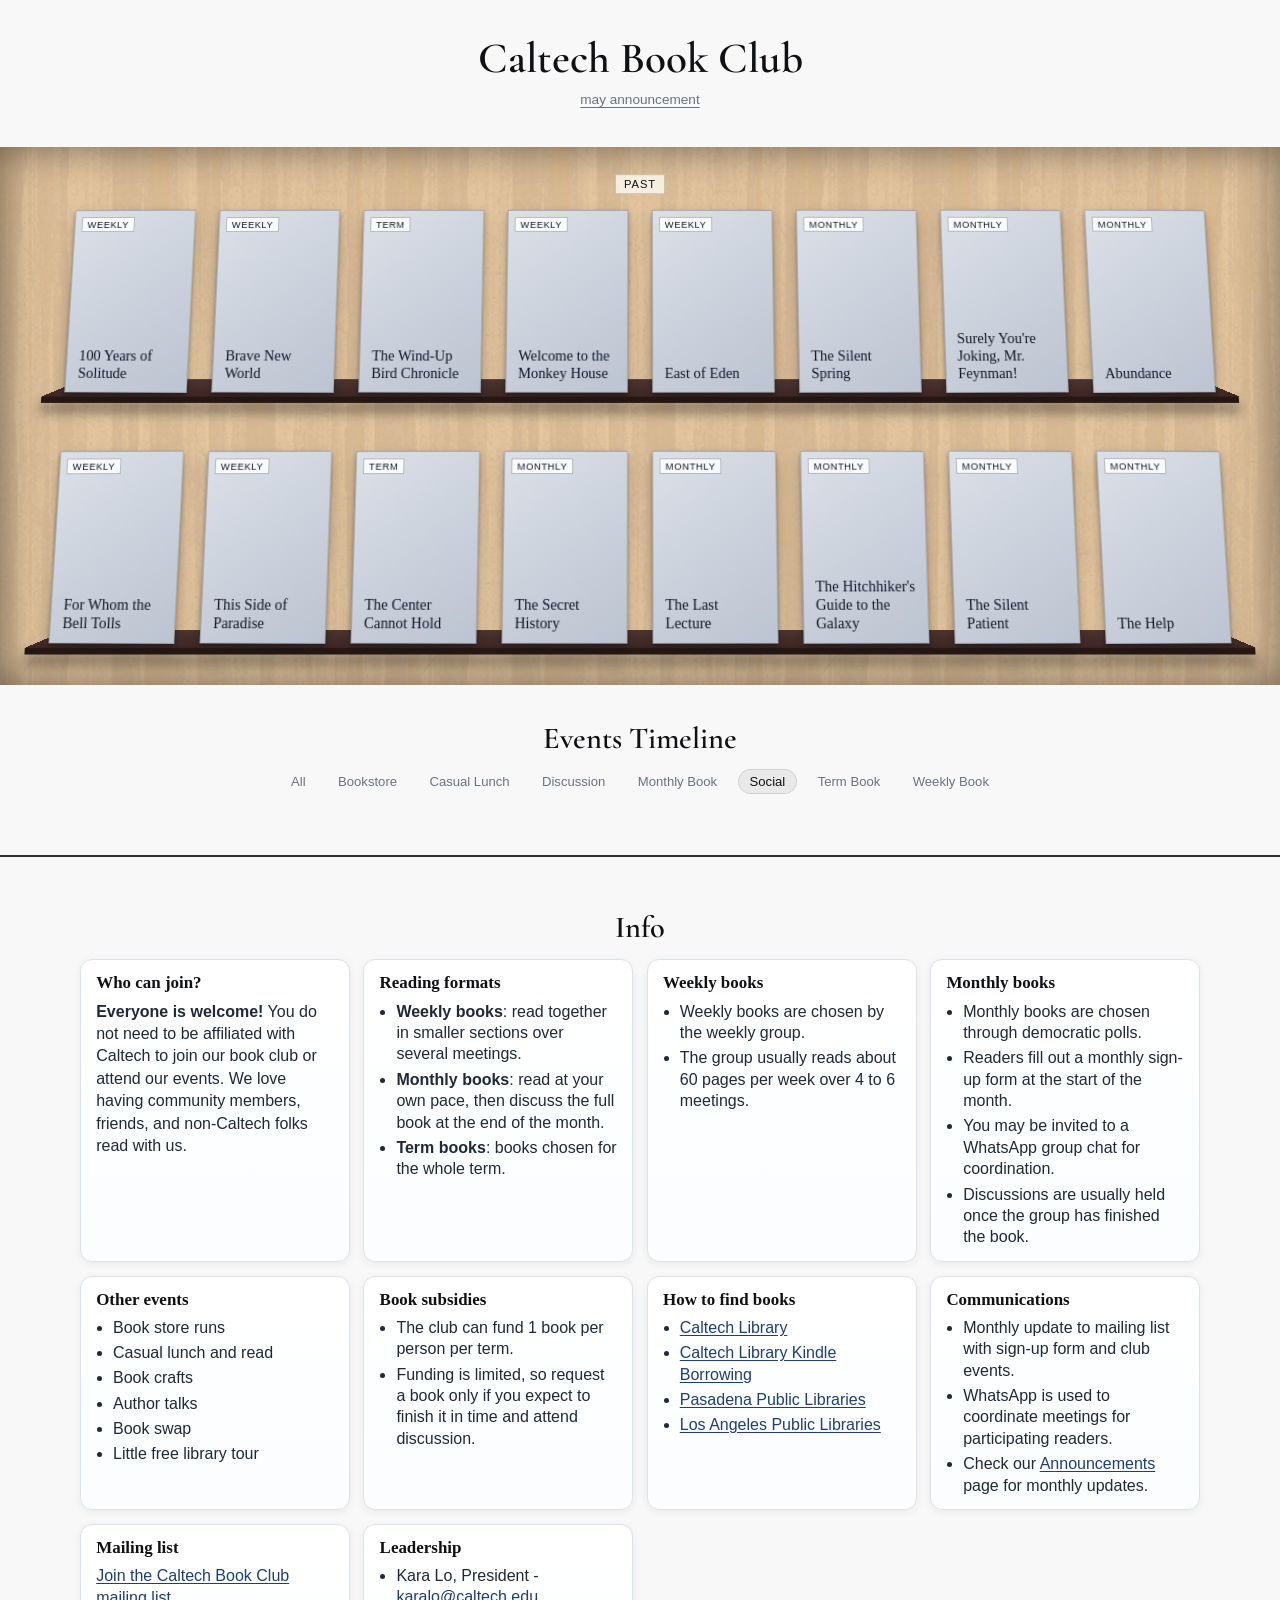
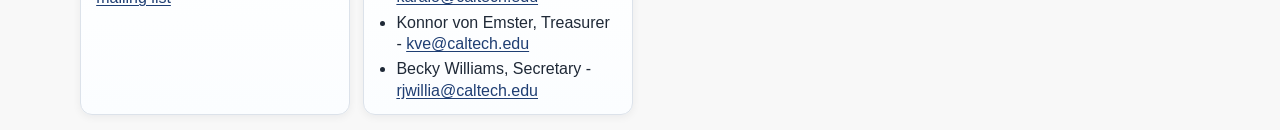
==== index.html @ 19ce135e "Simplify homepage hero copy Co-authored-by: Konnor von Emster <konnorve@users.noreply.github.com>" ====
<!doctype html>
<html lang="en">
<head>
  <meta charset="utf-8">
  <meta name="viewport" content="width=device-width, initial-scale=1">
  <title>Caltech Book Club | Reading Group in Pasadena, CA</title>
  <meta name="description" content="Caltech Book Club is a Pasadena reading group for weekly and monthly book discussions, casual lunches, bookstore outings, and community events.">
  <meta name="robots" content="index, follow">
  <link rel="canonical" href="https://caltech-book-club.pages.dev/">
  <meta property="og:type" content="website">
  <meta property="og:site_name" content="Caltech Book Club">
  <meta property="og:title" content="Caltech Book Club">
  <meta property="og:description" content="Join the Caltech Book Club for weekly and monthly book discussions, casual lunches, bookstore outings, and literary community events in Pasadena.">
  <meta property="og:url" content="https://caltech-book-club.pages.dev/">
  <meta name="twitter:card" content="summary">
  <meta name="twitter:title" content="Caltech Book Club">
  <meta name="twitter:description" content="A Caltech community reading group in Pasadena with book discussions, lunches, outings, and events.">
  <link rel="stylesheet" href="styles.css?v=4">
  <script type="application/ld+json">
  {
    "@context": "https://schema.org",
    "@type": "Organization",
    "name": "Caltech Book Club",
    "url": "https://caltech-book-club.pages.dev/",
    "description": "Caltech Book Club is a Pasadena reading group for weekly and monthly book discussions, casual lunches, bookstore outings, and community events.",
    "areaServed": {
      "@type": "City",
      "name": "Pasadena"
    },
    "affiliation": {
      "@type": "CollegeOrUniversity",
      "name": "California Institute of Technology",
      "alternateName": "Caltech",
      "url": "https://www.caltech.edu/"
    },
    "sameAs": [
      "https://lists.caltech.edu/postorius/lists/book-club.caltech.edu/"
    ]
  }
  </script>
</head>
<body data-page="home" data-header-font="literary">
  <a class="skip-link" href="#main-content">Skip to main content</a>

  <header class="site-header">
    <div class="container hero-simple">
      <h1>Caltech Book Club</h1>
      <p style="text-align: center; margin-top: 0.4rem;">
        <a href="announcements.html" style="font-size: 0.85rem; color: var(--muted); text-decoration: underline; text-underline-offset: 0.2em;">may announcement</a>
      </p>
    </div>
  </header>

  <main id="main-content">
    <section id="books" class="books-section" aria-labelledby="books-title">
      <h2 id="books-title" class="sr-only">Books</h2>
      <div class="bookshelf-shell">
        <div class="bookshelf-viewport" id="bookshelf-viewport" tabindex="0" aria-label="Scrollable two-row bookshelf">
          <div class="bookshelf-backdrop" aria-hidden="true"></div>
          <div class="bookshelf-plane" aria-hidden="true"></div>
          <div class="bookshelf-lip" aria-hidden="true"></div>
          <div class="shelf-track" id="bookshelf-track"></div>
        </div>
      </div>
    </section>

    <section class="timeline-section" aria-labelledby="timeline-title">
      <div class="container">
        <h2 id="timeline-title" class="timeline-title">Events Timeline</h2>
        <div id="timeline-filters" class="timeline-filters"></div>
      </div>
      <div class="timeline-shell">
        <div class="timeline-viewport" id="timeline-viewport" tabindex="0" aria-label="Scrollable event timeline">
          <div class="timeline-track" id="timeline-track"></div>
        </div>
      </div>
    </section>

    <section id="info" class="placeholder-section" aria-labelledby="info-title">
      <div class="container">
        <h2 id="info-title">Info</h2>
        <div class="info-grid">
          <article class="info-card">
            <h3>Who can join?</h3>
            <p><strong>Everyone is welcome!</strong> You do not need to be affiliated with Caltech to join our book club or attend our events. We love having community members, friends, and non-Caltech folks read with us.</p>
          </article>
          <article class="info-card">
            <h3>Reading formats</h3>
            <ul class="info-list">
              <li><strong>Weekly books</strong>: read together in smaller sections over several meetings.</li>
              <li><strong>Monthly books</strong>: read at your own pace, then discuss the full book at the end of the month.</li>
              <li><strong>Term books</strong>: books chosen for the whole term.</li>
            </ul>
          </article>
		  <article class="info-card">
            <h3>Weekly books</h3>
            <ul class="info-list">
              <li>Weekly books are chosen by the weekly group.</li>
              <li>The group usually reads about 60 pages per week over 4 to 6 meetings.</li>
            </ul>
          </article>
          <article class="info-card">
            <h3>Monthly books</h3>
            <ul class="info-list">
              <li>Monthly books are chosen through democratic polls.</li>
              <li>Readers fill out a monthly sign-up form at the start of the month.</li>
              <li>You may be invited to a WhatsApp group chat for coordination.</li>
              <li>Discussions are usually held once the group has finished the book.</li>
            </ul>
          </article>
          <article class="info-card">
            <h3>Other events</h3>
            <ul class="info-list">
			  <li>Book store runs</li>
              <li>Casual lunch and read</li>
              <li>Book crafts</li>
			  <li>Author talks</li>
			  <li>Book swap</li>
			  <li>Little free library tour</li>
            </ul>
          </article>
          <article class="info-card">
            <h3>Book subsidies</h3>
            <ul class="info-list">
              <li>The club can fund 1 book per person per term.</li>
              <li>Funding is limited, so request a book only if you expect to finish it in time and attend discussion.</li>
            </ul>
          </article>
          <article class="info-card">
            <h3>How to find books</h3>
            <ul class="info-list">
              <li><a href="https://www.library.caltech.edu/" target="_blank" rel="noopener">Caltech Library</a></li>
			  <li><a href="https://library.caltech.edu/about/policies/lending#kindles" target="_blank" rel="noopener">Caltech Library Kindle Borrowing</a></li>
              <li><a href="https://www.cityofpasadena.net/library/" target="_blank" rel="noopener">Pasadena Public Libraries</a></li>
			  <li><a href="https://www.lapl.org/" target="_blank" rel="noopener">Los Angeles Public Libraries</a></li>
            </ul>
          </article>
          <article class="info-card">
            <h3>Communications</h3>
            <ul class="info-list">
              <li>Monthly update to mailing list with sign-up form and club events.</li>
              <li>WhatsApp is used to coordinate meetings for participating readers.</li>
              <li>Check our <a href="announcements.html">Announcements</a> page for monthly updates.</li>
            </ul>
          </article>
          <article class="info-card">
            <h3>Mailing list</h3>
            <p><a href="https://lists.caltech.edu/postorius/lists/book-club.caltech.edu/">Join the Caltech Book Club mailing list</a></p>
          </article>
          <article class="info-card">
            <h3>Leadership</h3>
            <ul class="info-list">
              <li>Kara Lo, President - <a href="mailto:karalo@caltech.edu">karalo@caltech.edu</a></li>
              <li>Konnor von Emster, Treasurer - <a href="mailto:kve@caltech.edu">kve@caltech.edu</a></li>
              <li>Becky Williams, Secretary - <a href="mailto:rjwillia@caltech.edu">rjwillia@caltech.edu</a></li>
            </ul>
          </article>
        </div>
      </div>
    </section>
  </main>

  <script src="books-data.js" defer></script>
  <script src="bookshelf.js" defer></script>
</body>
</html>
---- styles.css ----
@import url("https://fonts.googleapis.com/css2?family=Cormorant+Garamond:wght@500;600;700&family=Fraunces:opsz,wght@9..144,500;9..144,650&family=Libre+Baskerville:wght@400;700&display=swap");

:root {
  --bg: #f8f8f8;
  --ink: #101114;
  --line: #d9dde5;
  --panel: #ffffff;
  --muted: #6b7280;
  --ring: 0 0 0 3px rgba(48, 67, 106, 0.35);
  --maple-light-1: #f2e2c5;
  --maple-light-2: #ead6b2;
  --maple-light-3: #dfc59a;
  --section-header-font: "Cormorant Garamond", Georgia, "Times New Roman", serif;
}

*,
*::before,
*::after {
  box-sizing: border-box;
}

html {
  scroll-behavior: smooth;
}

body {
  margin: 0;
  color: var(--ink);
  background: var(--bg);
  font-family: "Avenir Next", "Segoe UI", "Helvetica Neue", Arial, sans-serif;
}

a {
  color: inherit;
}

img {
  display: block;
  max-width: 100%;
}

.container {
  width: min(1120px, calc(100% - 2rem));
  margin: 0 auto;
}

.sr-only {
  position: absolute;
  width: 1px;
  height: 1px;
  padding: 0;
  margin: -1px;
  overflow: hidden;
  clip: rect(0, 0, 0, 0);
  border: 0;
}

.skip-link {
  position: absolute;
  left: 0.75rem;
  top: -3rem;
  background: #fff;
  color: #000;
  padding: 0.5rem 0.75rem;
  border-radius: 0.5rem;
  border: 1px solid var(--line);
  z-index: 1000;
}

.skip-link:focus {
  top: 0.75rem;
}

.site-header {
  padding: 2rem 0 0.6rem;
}

.hero-simple h1 {
  margin: 0;
  text-align: center;
  font-family: var(--section-header-font);
  font-size: clamp(2rem, 4vw, 2.7rem);
  font-weight: 600;
}

.hero-description {
  max-width: 44rem;
  margin: 0.55rem auto 0;
  color: var(--muted);
  text-align: center;
  line-height: 1.6;
}

.section-head h2,
.placeholder-section h2 {
  margin: 0;
  text-align: center;
  font-family: var(--section-header-font);
  font-size: clamp(1.45rem, 2.5vw, 1.9rem);
  font-weight: 600;
}

/* Header font options: literary | classic | modern */
body[data-header-font="literary"] {
  --section-header-font: "Cormorant Garamond", Georgia, "Times New Roman", serif;
}

body[data-header-font="classic"] {
  --section-header-font: "Libre Baskerville", Georgia, "Times New Roman", serif;
}

body[data-header-font="modern"] {
  --section-header-font: "Fraunces", Georgia, "Times New Roman", serif;
}

.books-section {
  padding: 0.8rem 0 0.2rem;
}

.timeline-section {
  padding: 2rem 0 1.15rem;
}

.timeline-title {
  margin: 0 0 0.7rem;
  text-align: center;
  font-family: var(--section-header-font);
  font-size: clamp(1.45rem, 2.5vw, 1.9rem);
  font-weight: 600;
}

.timeline-filters {
  display: flex;
  justify-content: center;
  gap: 0.6rem;
  margin-top: 0.4rem;
  margin-bottom: 1.2rem;
  flex-wrap: wrap;
}

.timeline-filter {
  background: transparent;
  border: 1px solid transparent;
  color: var(--muted);
  font-size: 0.82rem;
  cursor: pointer;
  padding: 0.25rem 0.65rem;
  border-radius: 999px;
  transition: all 0.2s ease;
  font-family: inherit;
}

.timeline-filter:hover,
.timeline-filter:focus-visible {
  color: var(--ink);
  background: rgba(0, 0, 0, 0.04);
}

.timeline-filter.is-active {
  color: var(--ink);
  background: rgba(0, 0, 0, 0.06);
  border-color: rgba(0, 0, 0, 0.1);
}

.timeline-shell {
  width: 100vw;
  margin-left: calc(50% - 50vw);
}

.timeline-viewport {
  overflow-x: auto;
  overflow-y: hidden;
  padding: 0 0 0.2rem;
  scroll-behavior: smooth;
}

.timeline-viewport:focus-visible {
  outline: none;
  box-shadow: var(--ring);
}

.timeline-track {
  position: relative;
  min-width: 100%;
  isolation: isolate;
  transition: height 0.3s ease-out;
}

.timeline-axis {
  position: absolute;
  left: 0;
  right: 0;
  bottom: var(--timeline-bottom, 2rem);
  height: 2px;
  background: rgba(16, 17, 20, 0.85);
  z-index: 0;
  transition: bottom 0.3s ease-out;
}

.timeline-event {
  position: absolute;
  bottom: var(--timeline-bottom, 2rem);
  transition: bottom 0.3s ease-out;
}

.timeline-tick {
  position: absolute;
  left: 0;
  bottom: 0;
  width: 2px;
  height: var(--timeline-tick-height, 30px);
  transform: translateX(-50%);
  background: rgba(16, 17, 20, 0.85);
  z-index: 0;
}

.timeline-event-link {
  position: absolute;
  left: 0;
  bottom: var(--timeline-label-bottom, 40px);
  transform: translateX(-50%);
  display: block;
  width: max-content;
  max-width: 12rem;
  padding: 0.16rem 0.52rem 0.22rem;
  color: #111827;
  text-align: center;
  text-decoration: none;
  text-wrap: balance;
  line-height: 1.15;
  font-family: var(--section-header-font);
  font-size: 1.05rem;
  font-weight: 600;
  z-index: 2;
}

.timeline-event-link::before {
  content: "";
  position: absolute;
  inset: -0.45rem -0.75rem -0.35rem;
  background: radial-gradient(
    ellipse at center,
    rgba(248, 248, 248, 0.98) 0%,
    rgba(248, 248, 248, 0.94) 50%,
    rgba(248, 248, 248, 0.45) 74%,
    rgba(248, 248, 248, 0) 100%
  );
  z-index: -1;
  pointer-events: none;
}

.timeline-event-link:hover,
.timeline-event-link:focus-visible {
  color: #1f3e73;
}

.timeline-date-label {
  position: absolute;
  left: 0;
  top: var(--timeline-date-top, 12px);
  transform: translateX(-50%);
  display: block;
  width: max-content;
  color: var(--muted);
  font-size: 0.76rem;
  line-height: 1.1;
  white-space: nowrap;
  padding: 0.08rem 0.36rem;
  z-index: 2;
}

.timeline-date-label::before {
  content: "";
  position: absolute;
  inset: -0.3rem -0.55rem;
  background: radial-gradient(
    ellipse at center,
    rgba(248, 248, 248, 0.96) 0%,
    rgba(248, 248, 248, 0.9) 54%,
    rgba(248, 248, 248, 0.32) 76%,
    rgba(248, 248, 248, 0) 100%
  );
  z-index: -1;
  pointer-events: none;
}


.bookshelf-shell {
  width: 100vw;
  margin-left: calc(50% - 50vw);
}

.bookshelf-viewport {
  position: relative;
  overflow-x: auto;
  overflow-y: hidden;
  border: 0;
  border-radius: 0;
  background: transparent;
  padding: 0;
  scroll-behavior: smooth;
}

.bookshelf-viewport:focus-visible {
  outline: none;
  box-shadow: var(--ring);
}

.bookshelf-backdrop,
.bookshelf-plane,
.bookshelf-lip {
  display: none;
  pointer-events: none;
}

.bookshelf-backdrop {
  position: absolute;
  inset: 0;
  background: linear-gradient(180deg, rgba(255, 255, 255, 0.08), rgba(255, 255, 255, 0));
}

.bookshelf-plane {
  position: absolute;
  left: 0;
  right: 0;
  bottom: 0.65rem;
  height: 0.58rem;
  background: linear-gradient(180deg, rgba(150, 115, 72, 0.28), rgba(128, 96, 58, 0.34));
}

.bookshelf-lip {
  position: absolute;
  left: 0;
  right: 0;
  bottom: 0.3rem;
  height: 0.34rem;
  background: linear-gradient(180deg, rgba(124, 90, 51, 0.42), rgba(106, 76, 41, 0.55));
}

.shelf-track {
  position: relative;
  z-index: 1;
  min-width: max-content;
  display: flex;
  justify-content: flex-start;
  align-items: flex-start;
  gap: 0.95rem;
  padding: 1.5rem 1.5rem 2rem;
  border-radius: 0;
  background-color: #d4b895;
  background-image: url('images/maple-wood-even.png');
  background-size: 400px;
  background-repeat: repeat;
  box-shadow: inset 0 0 40px rgba(0,0,0,0.5);
}

.shelf-track.is-centered {
  justify-content: center;
}


.book-group {
  min-width: max-content;
  width: max-content;
  padding: 0.2rem 0.4rem;
  position: relative;
  z-index: 1;
  display: grid;
  grid-template-rows: auto auto;
}

.book-group-gap {
  width: 2rem;
  min-width: 2rem;
  flex: 0 0 2rem;
}

.book-group.is-current {
  margin-left: 0;
  margin-right: 0;
}

.group-label {
  display: block;
  width: max-content;
  margin: 0 0 0.45rem;
  padding: 0.2rem 0.5rem;
  font-size: 0.7rem;
  letter-spacing: 0.08em;
  text-transform: uppercase;
  background: rgba(250, 245, 234, 0.88);
  border: 1px solid rgba(90, 66, 37, 0.26);
  position: sticky;
  top: 0.28rem;
  left: 50%;
  transform: translateX(-50%);
  z-index: 1;
}

.group-label-wrap {
  position: relative;
  width: 100%;
  min-height: 1.75rem;
  z-index: 6;
  pointer-events: none;
}


.shelf-lanes {
  display: grid;
  grid-template-rows: auto auto;
  gap: 1.5rem;
  transform: perspective(1100px) rotateX(7deg);
  transform-origin: center top;
}

.shelf-row {
  position: relative;
  min-height: 188px;
  display: flex;
  gap: 1.5rem;
  align-items: flex-end;
  margin-bottom: 1.5rem;
}

.book-link {
  width: 120px;
  display: block;
  text-decoration: none;
  position: relative;
  z-index: 1;
}

.shelf-row::before {
  content: "";
  position: absolute;
  bottom: -4px;
  left: -1.4rem;
  right: -1.4rem;
  height: 28px;
  background: #3e2723;
  background-image: linear-gradient(to bottom, #4e342e, #3e2723);
  transform: perspective(300px) rotateX(50deg);
  transform-origin: bottom;
  z-index: 0;
  box-shadow: inset 0 1px 1px rgba(255,255,255,0.1);
}

.shelf-row::after {
  content: "";
  position: absolute;
  bottom: -10px;
  left: -1.4rem;
  right: -1.4rem;
  height: 6px;
  background: #261712;
  z-index: 0;
  box-shadow: 0 8px 12px rgba(0,0,0,0.6);
}

.book {
  position: relative;
  z-index: 1;
  width: 120px;
  height: 180px;
  overflow: hidden;
  border-radius: 0;
  border: 1px solid rgba(22, 30, 46, 0.18);
  box-shadow: 0 8px 16px rgba(9, 16, 27, 0.2), 0 2px 4px rgba(0,0,0,0.3);
  background: linear-gradient(145deg, #dbe0e8, #bcc4d1);
  transform: perspective(900px) rotateY(var(--edge-lean, 0deg)) translateY(0);
  transition: transform 130ms ease, box-shadow 130ms ease;
}

.book-link:hover .book,
.book-link:focus-visible .book {
  transform: perspective(900px) rotateY(var(--edge-lean, 0deg)) translateY(-4px);
  box-shadow: 0 12px 20px rgba(9, 16, 27, 0.3), 0 4px 8px rgba(0,0,0,0.2);
}

.book-link:focus-visible .book {
  box-shadow: var(--ring), 0 12px 20px rgba(9, 16, 27, 0.3), 0 4px 8px rgba(0,0,0,0.2);
}

.book-cover,
.book-fallback {
  width: 120px;
  height: 180px;
}

.book-tag {
  position: absolute;
  top: 0.35rem;
  left: 0.4rem;
  z-index: 3;
  padding: 0.12rem 0.28rem;
  font-size: 0.58rem;
  letter-spacing: 0.06em;
  text-transform: uppercase;
  color: #0f172a;
  background: rgba(255, 255, 255, 0.86);
  border: 1px solid rgba(30, 41, 59, 0.3);
  transition: opacity 130ms ease;
}

.book-tag.is-next {
  top: 1.15rem;
  background: rgba(255, 238, 191, 0.92);
}

.book-cover {
  object-fit: cover;
  transition: filter 180ms ease, transform 180ms ease;
}

.book.no-cover .book-cover {
  display: none;
}

.book-fallback {
  display: none;
  padding: 0.7rem;
  align-items: flex-end;
  font-family: Georgia, "Times New Roman", serif;
  font-size: 0.9rem;
  color: #111827;
}

.book.no-cover .book-fallback {
  display: flex;
}

.book-overlay {
  position: absolute;
  inset: 0;
  z-index: 2;
  display: flex;
  flex-direction: column;
  justify-content: center;
  align-items: center;
  text-align: center;
  gap: 0.24rem;
  padding: 0.55rem;
  opacity: 0;
  color: #ffffff;
  background: rgba(10, 15, 24, 0.48);
  transition: opacity 160ms ease;
  pointer-events: none;
}

.book-overlay-title,
.book-overlay-author,
.book-overlay-term {
  margin: 0;
  line-height: 1.2;
  text-shadow: 0 1px 2px rgba(0, 0, 0, 0.45);
}

.book-overlay-title {
  font-size: 0.72rem;
  font-weight: 700;
}

.book-overlay-author {
  font-size: 0.62rem;
  opacity: 0.97;
}

.book-overlay-term {
  margin-top: 0.18rem;
  font-size: 0.58rem;
  letter-spacing: 0.02em;
  text-transform: none;
  opacity: 0.98;
  padding: 0.14rem 0.32rem;
  border-radius: 6px;
  background: rgba(0, 0, 0, 0.14);
  color: inherit;
  border: 1px solid rgba(255, 255, 255, 0.7);
}

.book-link:hover .book-cover,
.book-link:focus-visible .book-cover {
  filter: blur(1.8px) brightness(0.72);
  transform: scale(1.03);
}

.book-link:hover .book-overlay,
.book-link:focus-visible .book-overlay {
  opacity: 1;
}

.book-link:hover .book-tag,
.book-link:focus-visible .book-tag {
  opacity: 0;
}

.placeholder-section {
  padding: 0.9rem 0;
}

.info-grid {
  margin-top: 0.85rem;
  display: grid;
  grid-template-columns: repeat(auto-fit, minmax(220px, 1fr));
  gap: 0.85rem;
}

.info-intro {
  margin: 0.6rem auto 0;
  max-width: 64ch;
  text-align: center;
  color: #374151;
}

.info-card {
  background: linear-gradient(180deg, #ffffff, #fbfdff);
  border: 1px solid #dce2ea;
  border-radius: 12px;
  padding: 0.82rem 0.95rem;
  box-shadow: 0 2px 9px rgba(16, 24, 40, 0.06);
  transition: transform 120ms ease, box-shadow 120ms ease;
}

.info-card:hover {
  transform: translateY(-1px);
  box-shadow: 0 7px 16px rgba(16, 24, 40, 0.1);
}

.info-card h3 {
  margin: 0 0 0.45rem;
  font-family: Georgia, "Times New Roman", serif;
  font-size: 1.06rem;
}

.info-card strong {
  font-weight: 600;
}

.info-card p {
  margin: 0;
  color: #1f2937;
  line-height: 1.4;
}

.info-list {
  margin: 0;
  padding-left: 1.05rem;
  display: grid;
  gap: 0.24rem;
  color: #1f2937;
}

.info-list li {
  line-height: 1.34;
}

.info-card a {
  color: #1f3e73;
  text-underline-offset: 0.12em;
}

.info-card a:hover,
.info-card a:focus-visible {
  color: #0f2b58;
}

.announcements-list {
  display: grid;
  gap: 1.5rem;
  max-width: 800px;
  margin: 0 auto;
}

.announcement-card {
  padding: 1.5rem;
}

.announcement-card h3 {
  font-size: 1.4rem;
  margin-bottom: 0.2rem;
}

.announcement-date {
  color: var(--muted);
  font-size: 0.9rem;
  margin-bottom: 1rem;
}

.announcement-content p {
  margin-bottom: 0.8rem;
}

.announcement-content .info-list {
  margin-top: 0.5rem;
}

.site-header-compact {
  padding: 1rem 0 0.7rem;
}

.compact-header-row {
  display: flex;
  justify-content: space-between;
  align-items: baseline;
  border-bottom: 1px solid var(--line);
  padding-bottom: 0.65rem;
}

.site-home-link {
  text-decoration: none;
  font-family: var(--section-header-font);
  font-size: 1.2rem;
  font-weight: 600;
}

.compact-subtitle {
  margin: 0;
  color: var(--muted);
  font-size: 0.9rem;
}

.book-main {
  padding: 1rem 0;
}

.book-detail {
  background: #fff;
  border: 1px solid var(--line);
  border-radius: 10px;
  padding: 1rem;
}

.book-breadcrumb {
  display: inline-flex;
  margin-bottom: 1rem;
}

.book-detail-layout {
  display: grid;
  grid-template-columns: minmax(180px, 240px) 1fr;
  gap: 1rem 1.2rem;
}

.book-detail-cover {
  border-radius: 6px;
  overflow: hidden;
  border: 1px solid rgba(22, 30, 46, 0.2);
}

.book-detail-cover.no-cover img {
  display: none;
}

.book-detail-fallback {
  min-height: 300px;
  display: none;
  align-items: flex-end;
  padding: 0.8rem;
  background: #dbe0e8;
}

.book-detail-cover.no-cover .book-detail-fallback {
  display: flex;
}

.book-detail-meta h1 {
  margin: 0;
  font-family: Georgia, "Times New Roman", serif;
}

.book-detail-author {
  margin: 0.35rem 0 0.7rem;
  color: var(--muted);
}

.book-detail-tags {
  display: flex;
  flex-wrap: wrap;
  gap: 0.45rem;
  margin: 0 0 0.8rem;
}

.book-detail-tag-chip {
  display: inline-flex;
  align-items: center;
  border-radius: 999px;
  border: 1px solid rgba(30, 41, 59, 0.24);
  background: rgba(246, 248, 252, 0.95);
  padding: 0.2rem 0.55rem;
  font-size: 0.75rem;
  line-height: 1;
  letter-spacing: 0.02em;
  color: #1f2937;
}

.book-detail-next {
  margin: 0 0 0.9rem;
  color: #1f2937;
}

.meeting-list {
  margin: 0;
  padding-left: 1.15rem;
  display: grid;
  gap: 0.32rem;
}

.meeting-link {
  color: inherit;
  text-decoration-thickness: 0.08em;
  text-underline-offset: 0.14em;
}

.meeting-link:hover,
.meeting-link:focus-visible {
  color: var(--accent);
}

.meeting-meta {
  margin-top: 0.1rem;
  color: var(--muted);
  font-size: 0.92em;
}

.meeting-chip {
  display: inline-flex;
  align-items: center;
  margin-left: 0.45rem;
  border-radius: 999px;
  padding: 0.06rem 0.4rem;
  font-size: 0.65rem;
  letter-spacing: 0.04em;
  text-transform: uppercase;
}

.meeting-chip-upcoming {
  color: #264653;
  background: rgba(200, 242, 232, 0.8);
  border: 1px solid rgba(38, 70, 83, 0.22);
}

.meeting-note {
  color: var(--muted);
  font-size: 0.86em;
}

.book-detail-section h2 {
  margin: 0 0 0.35rem;
  font-family: Georgia, "Times New Roman", serif;
}

.book-detail-section p {
  margin: 0;
}

.event-meta-list {
  display: grid;
  gap: 0.4rem;
  margin: 0 0 1rem;
}

.event-meta-list p {
  margin: 0;
}

.not-found {
  background: #fff;
  border: 1px solid var(--line);
  border-radius: 10px;
  padding: 1rem;
}

@media (max-width: 860px) {
  .book-group {
    min-width: max-content;
  }

  .timeline-event-link {
    max-width: 10rem;
    font-size: 0.96rem;
  }

  .book-link,
  .book,
  .book-cover,
  .book-fallback {
    width: 100px;
  }

  .book,
  .book-cover,
  .book-fallback {
    height: 152px;
  }

  .shelf-row {
    min-height: 160px;
  }
}

@media (max-width: 700px) {
  .book-group {
    min-width: max-content;
  }

  .book-detail-layout {
    grid-template-columns: 1fr;
  }

  .info-grid {
    grid-template-columns: 1fr;
    gap: 0.72rem;
  }

  .info-intro {
    text-align: left;
  }
}
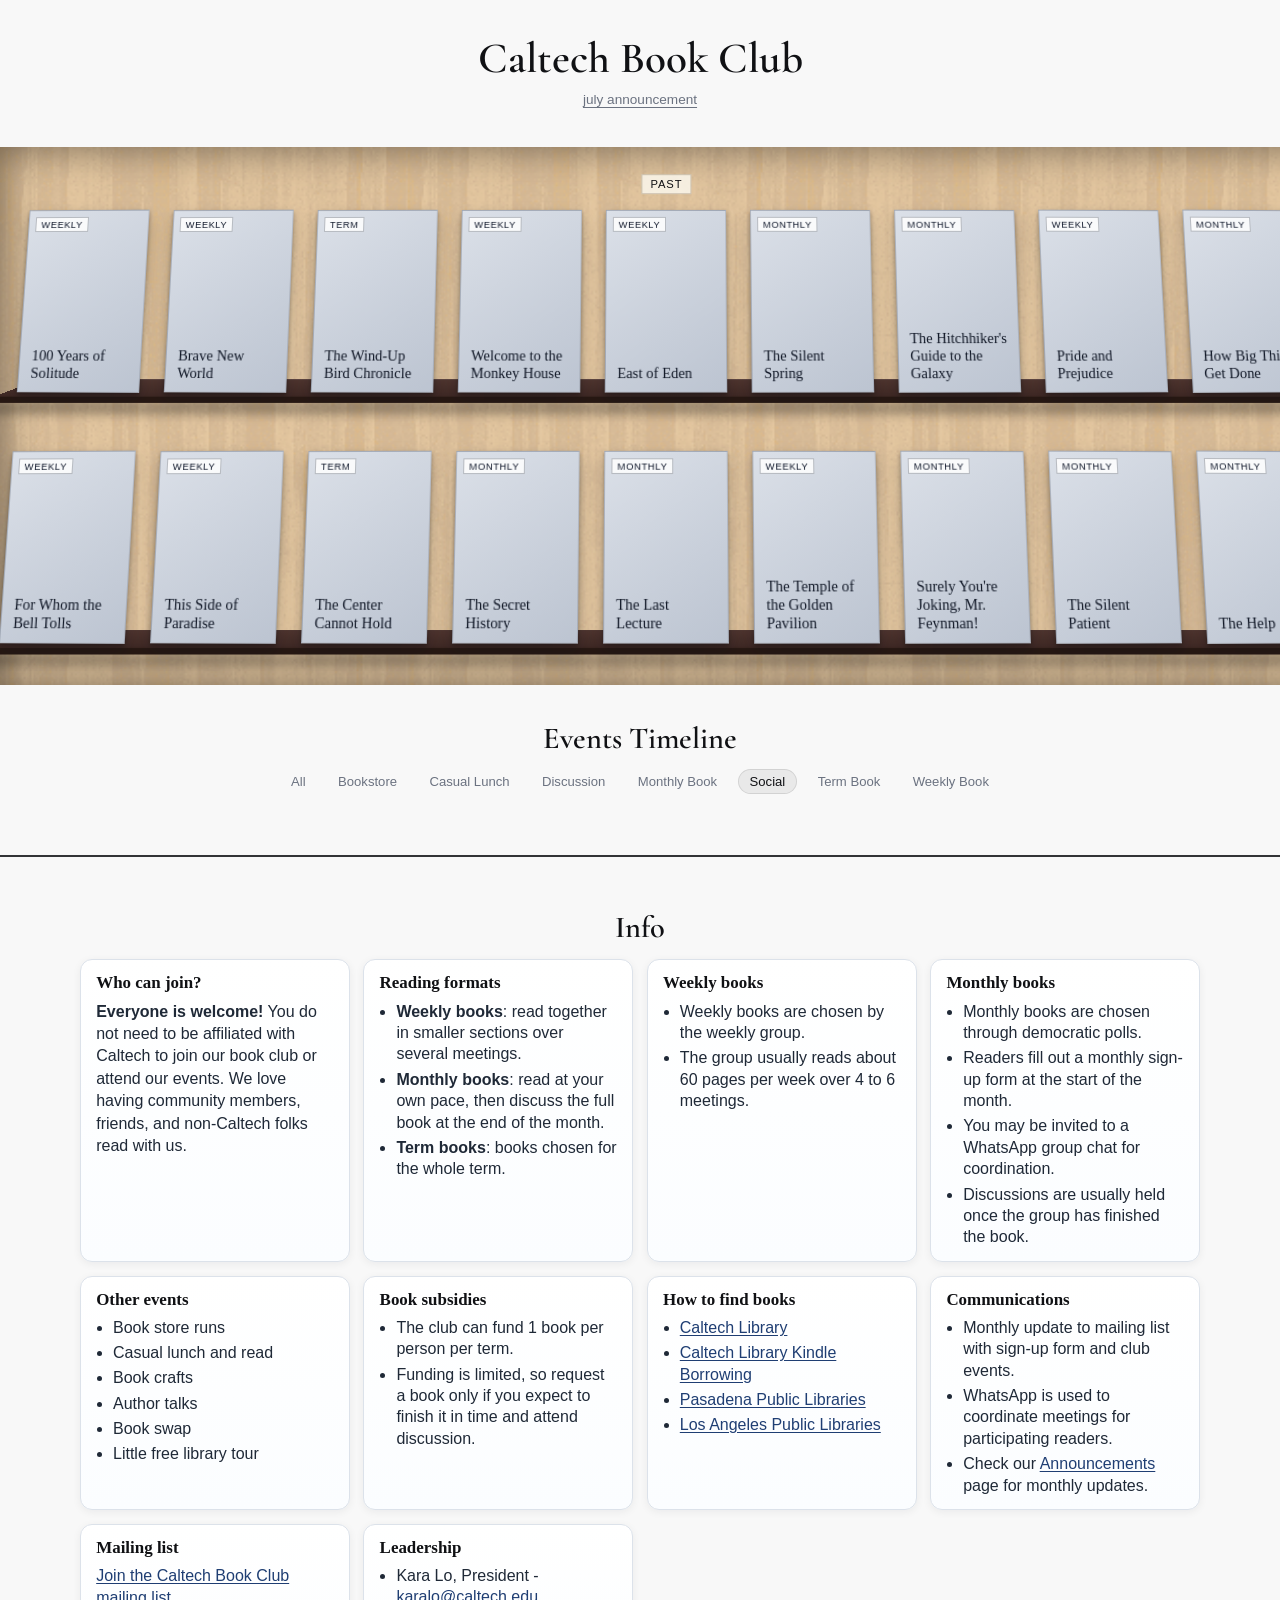
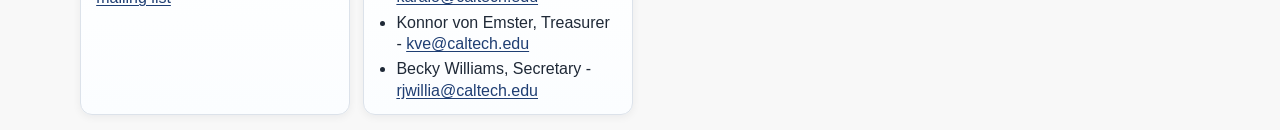
==== commit ef24c5e3: "Update summer book club schedule" ====
--- a/index.html
+++ b/index.html
@@ -46,7 +46,7 @@
     <div class="container hero-simple">
       <h1>Caltech Book Club</h1>
       <p style="text-align: center; margin-top: 0.4rem;">
-        <a href="announcements.html" style="font-size: 0.85rem; color: var(--muted); text-decoration: underline; text-underline-offset: 0.2em;">may announcement</a>
+        <a href="announcements.html" style="font-size: 0.85rem; color: var(--muted); text-decoration: underline; text-underline-offset: 0.2em;">july announcement</a>
       </p>
     </div>
   </header>
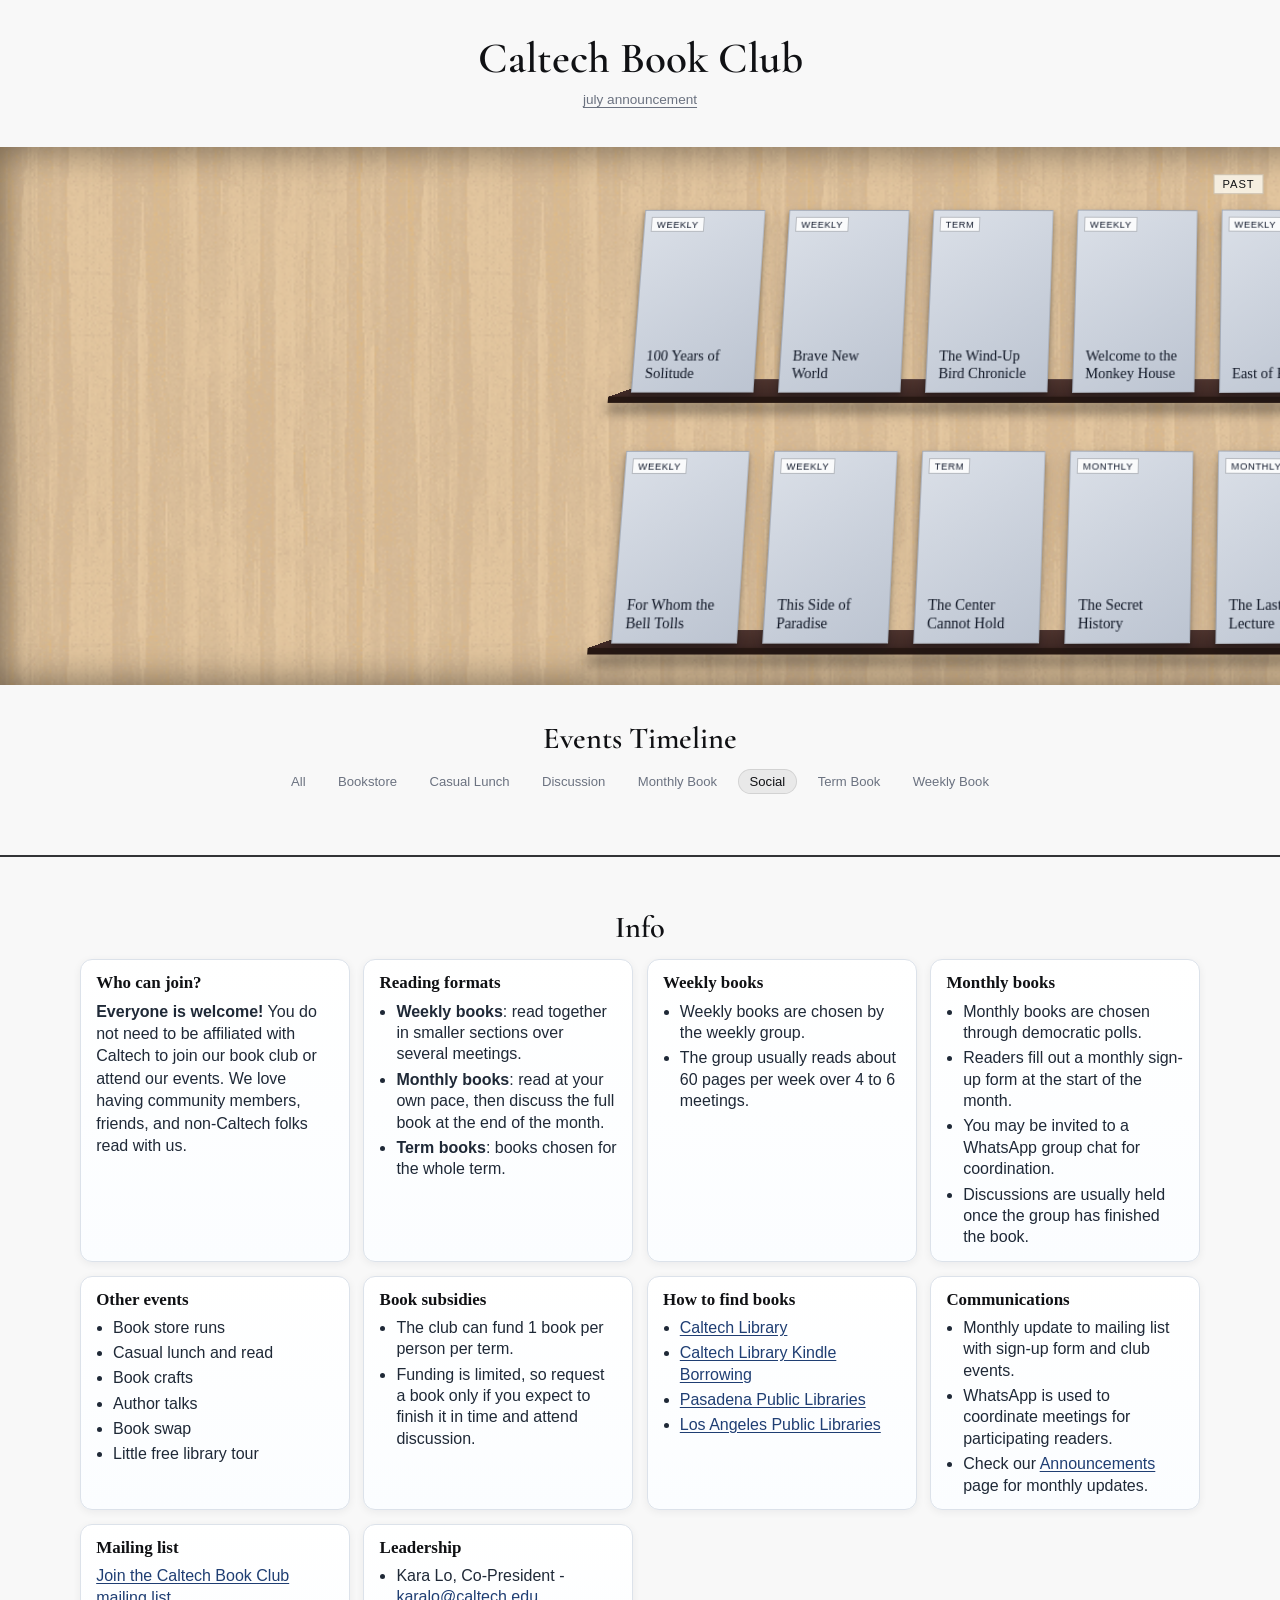
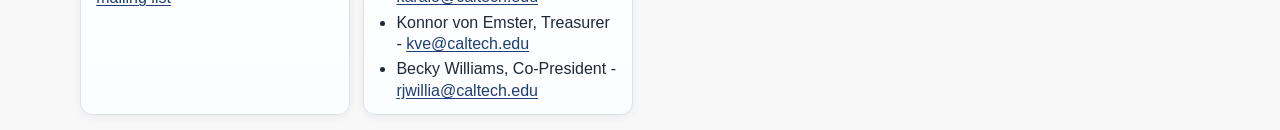
==== commit 2a24c004: "Update club co-presidents Co-authored-by: Konnor von Emster <konnorve@users.noreply.github.com>" ====
--- a/index.html
+++ b/index.html
@@ -150,9 +150,9 @@
           <article class="info-card">
             <h3>Leadership</h3>
             <ul class="info-list">
-              <li>Kara Lo, President - <a href="mailto:karalo@caltech.edu">karalo@caltech.edu</a></li>
+              <li>Kara Lo, Co-President - <a href="mailto:karalo@caltech.edu">karalo@caltech.edu</a></li>
               <li>Konnor von Emster, Treasurer - <a href="mailto:kve@caltech.edu">kve@caltech.edu</a></li>
-              <li>Becky Williams, Secretary - <a href="mailto:rjwillia@caltech.edu">rjwillia@caltech.edu</a></li>
+              <li>Becky Williams, Co-President - <a href="mailto:rjwillia@caltech.edu">rjwillia@caltech.edu</a></li>
             </ul>
           </article>
         </div>
--- a/styles.css
+++ b/styles.css
@@ -338,6 +338,7 @@
 }
 
 .shelf-track {
+  --shelf-edge-padding: max(1.5rem, 50vw);
   position: relative;
   z-index: 1;
   min-width: max-content;
@@ -345,7 +346,7 @@
   justify-content: flex-start;
   align-items: flex-start;
   gap: 0.95rem;
-  padding: 1.5rem 1.5rem 2rem;
+  padding: 1.5rem var(--shelf-edge-padding) 2rem;
   border-radius: 0;
   background-color: #d4b895;
   background-image: url('images/maple-wood-even.png');
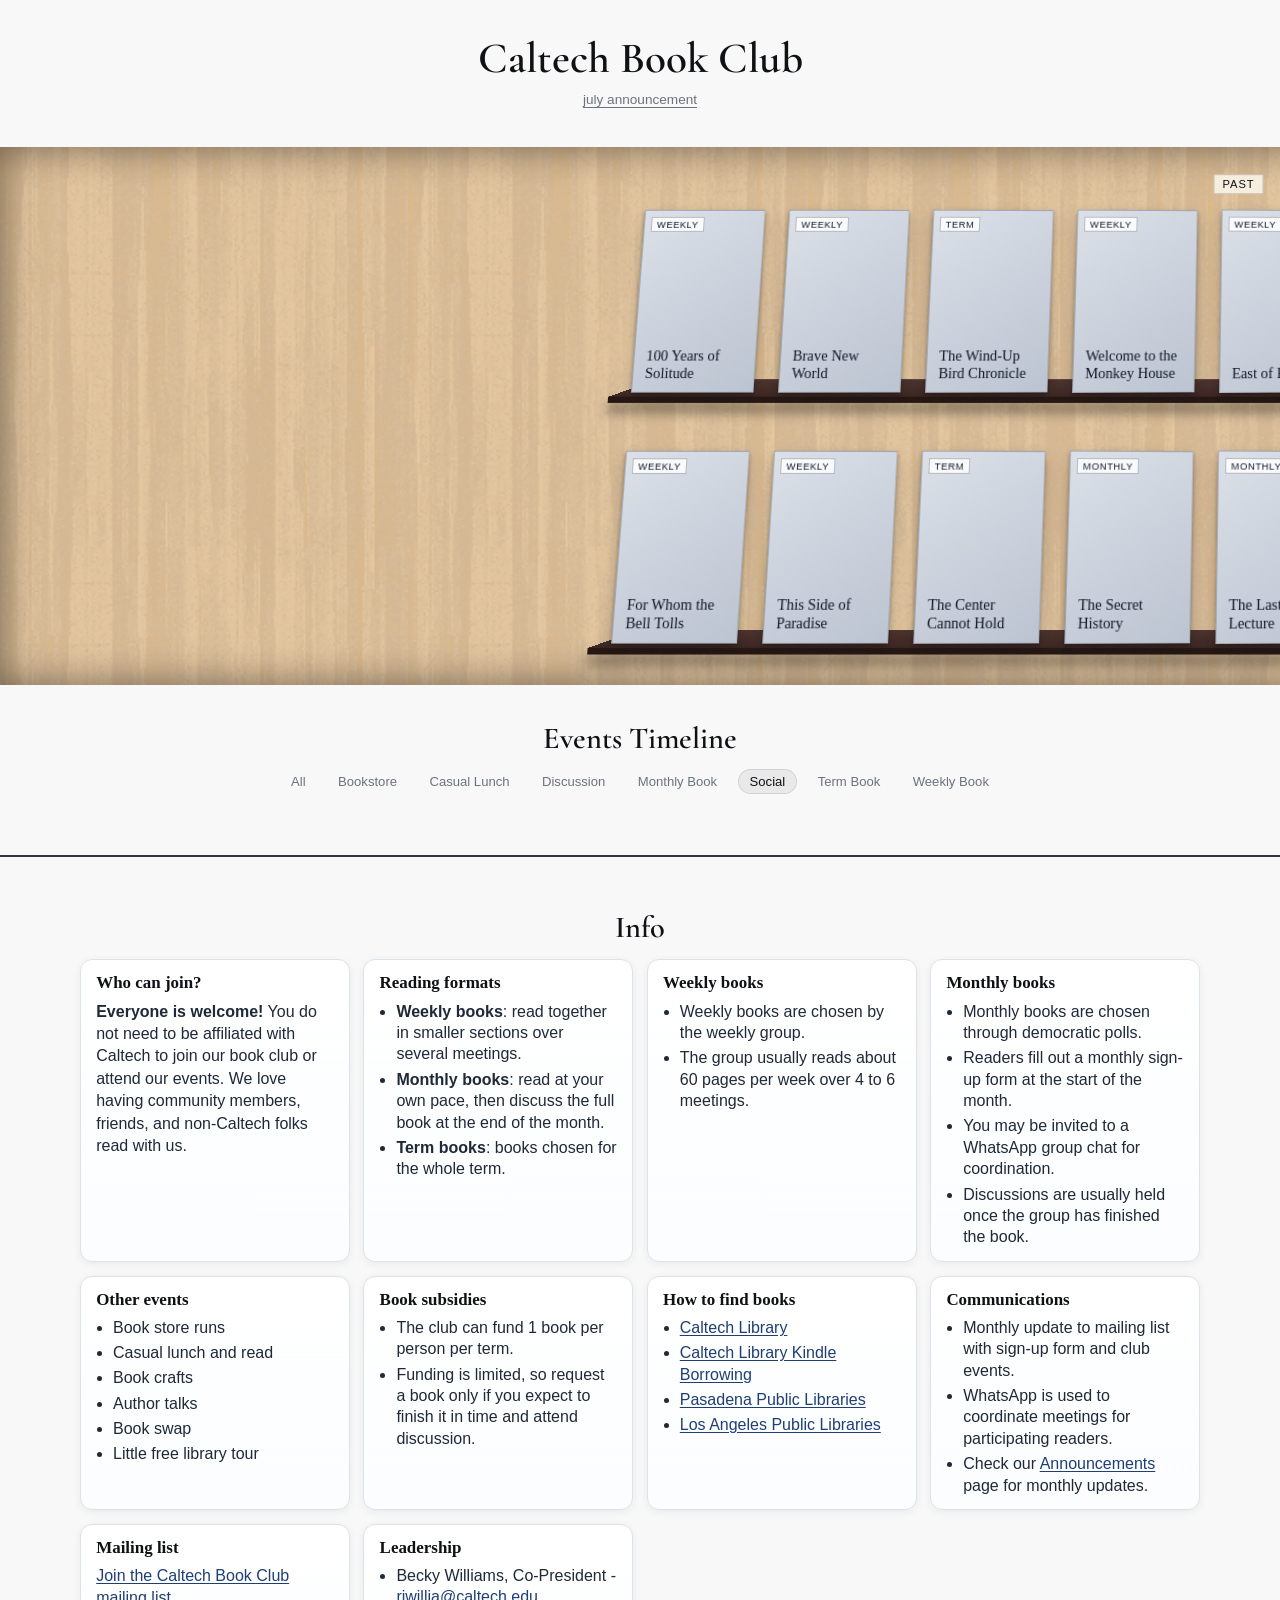
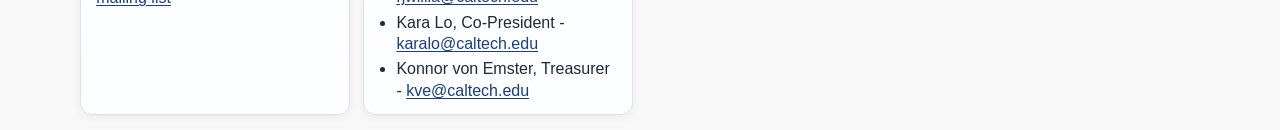
==== commit 68881675: "Reorder club leadership Co-authored-by: Konnor von Emster <konnorve@users.noreply.github.com>" ====
--- a/index.html
+++ b/index.html
@@ -150,9 +150,9 @@
           <article class="info-card">
             <h3>Leadership</h3>
             <ul class="info-list">
+              <li>Becky Williams, Co-President - <a href="mailto:rjwillia@caltech.edu">rjwillia@caltech.edu</a></li>
               <li>Kara Lo, Co-President - <a href="mailto:karalo@caltech.edu">karalo@caltech.edu</a></li>
               <li>Konnor von Emster, Treasurer - <a href="mailto:kve@caltech.edu">kve@caltech.edu</a></li>
-              <li>Becky Williams, Co-President - <a href="mailto:rjwillia@caltech.edu">rjwillia@caltech.edu</a></li>
             </ul>
           </article>
         </div>
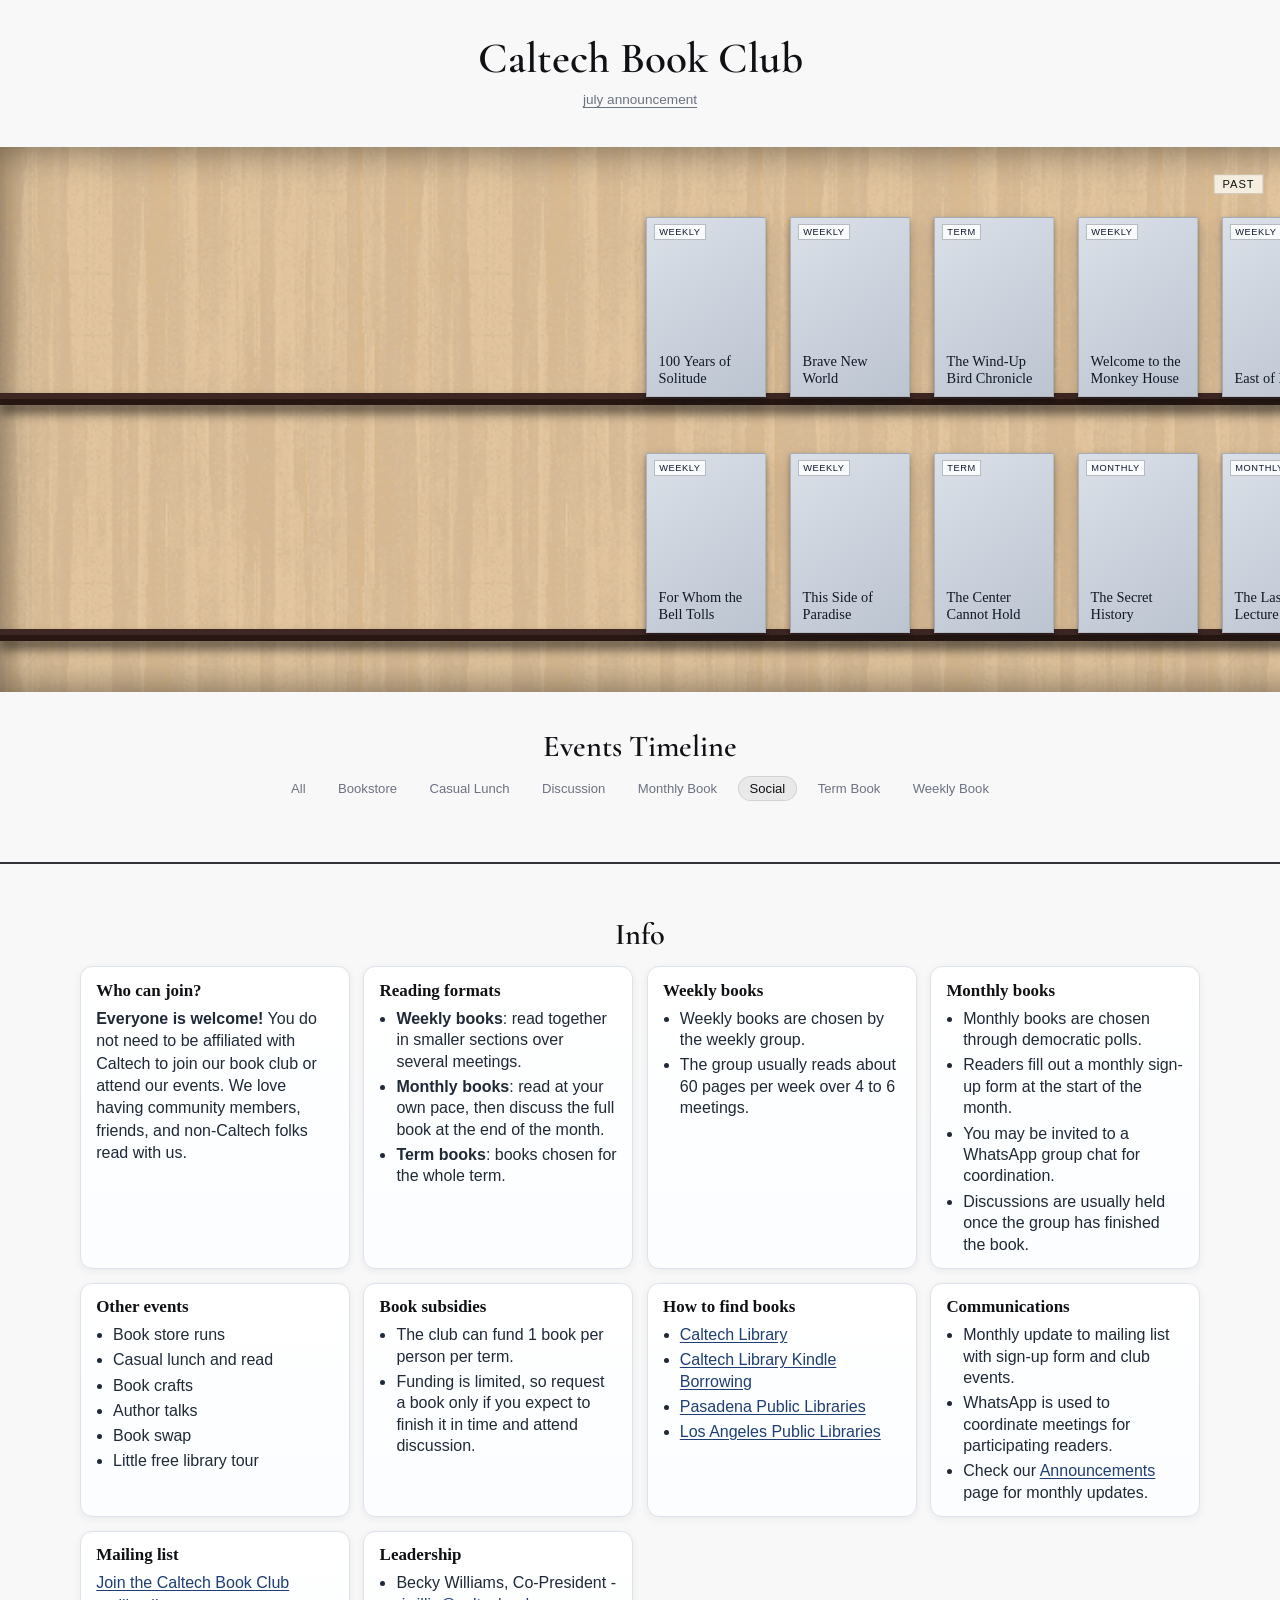
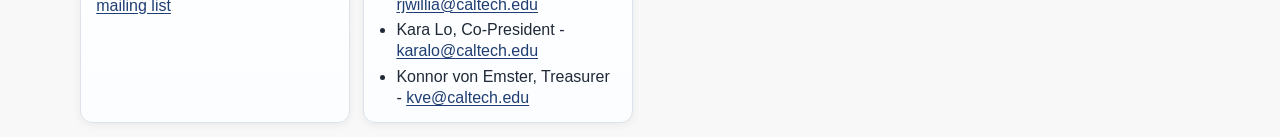
==== commit f52ddba9: "Simplify bookshelf to flat 2D shelves Co-authored-by: Konnor von Emster <konnorve@users.noreply.gith" ====
--- a/index.html
+++ b/index.html
@@ -56,9 +56,6 @@
       <h2 id="books-title" class="sr-only">Books</h2>
       <div class="bookshelf-shell">
         <div class="bookshelf-viewport" id="bookshelf-viewport" tabindex="0" aria-label="Scrollable two-row bookshelf">
-          <div class="bookshelf-backdrop" aria-hidden="true"></div>
-          <div class="bookshelf-plane" aria-hidden="true"></div>
-          <div class="bookshelf-lip" aria-hidden="true"></div>
           <div class="shelf-track" id="bookshelf-track"></div>
         </div>
       </div>
--- a/styles.css
+++ b/styles.css
@@ -306,42 +306,17 @@
   box-shadow: var(--ring);
 }
 
-.bookshelf-backdrop,
-.bookshelf-plane,
-.bookshelf-lip {
-  display: none;
-  pointer-events: none;
-}
-
-.bookshelf-backdrop {
-  position: absolute;
-  inset: 0;
-  background: linear-gradient(180deg, rgba(255, 255, 255, 0.08), rgba(255, 255, 255, 0));
-}
-
-.bookshelf-plane {
-  position: absolute;
-  left: 0;
-  right: 0;
-  bottom: 0.65rem;
-  height: 0.58rem;
-  background: linear-gradient(180deg, rgba(150, 115, 72, 0.28), rgba(128, 96, 58, 0.34));
-}
-
-.bookshelf-lip {
-  position: absolute;
-  left: 0;
-  right: 0;
-  bottom: 0.3rem;
-  height: 0.34rem;
-  background: linear-gradient(180deg, rgba(124, 90, 51, 0.42), rgba(106, 76, 41, 0.55));
-}
-
 .shelf-track {
   --shelf-edge-padding: max(1.5rem, 50vw);
+  --shelf-row-height: 188px;
+  --shelf-label-height: 2.2rem;
+  --first-shelf-top: calc(1.7rem + var(--shelf-label-height) + var(--shelf-row-height) - 4px);
+  --second-shelf-top: calc(var(--first-shelf-top) + var(--shelf-row-height) + 3rem);
   position: relative;
   z-index: 1;
-  min-width: max-content;
+  width: max-content;
+  min-width: 100%;
+  box-sizing: border-box;
   display: flex;
   justify-content: flex-start;
   align-items: flex-start;
@@ -353,6 +328,28 @@
   background-size: 400px;
   background-repeat: repeat;
   box-shadow: inset 0 0 40px rgba(0,0,0,0.5);
+}
+
+.shelf-track::before,
+.shelf-track::after {
+  content: "";
+  position: absolute;
+  left: 0;
+  right: 0;
+  z-index: 0;
+  height: 12px;
+  background: #3e2723;
+  border-bottom: 6px solid #261712;
+  box-shadow: 0 8px 12px rgba(0,0,0,0.6);
+  pointer-events: none;
+}
+
+.shelf-track::before {
+  top: var(--first-shelf-top);
+}
+
+.shelf-track::after {
+  top: var(--second-shelf-top);
 }
 
 .shelf-track.is-centered {
@@ -401,7 +398,7 @@
 .group-label-wrap {
   position: relative;
   width: 100%;
-  min-height: 1.75rem;
+  height: var(--shelf-label-height);
   z-index: 6;
   pointer-events: none;
 }
@@ -411,13 +408,11 @@
   display: grid;
   grid-template-rows: auto auto;
   gap: 1.5rem;
-  transform: perspective(1100px) rotateX(7deg);
-  transform-origin: center top;
 }
 
 .shelf-row {
   position: relative;
-  min-height: 188px;
+  min-height: var(--shelf-row-height);
   display: flex;
   gap: 1.5rem;
   align-items: flex-end;
@@ -430,33 +425,6 @@
   text-decoration: none;
   position: relative;
   z-index: 1;
-}
-
-.shelf-row::before {
-  content: "";
-  position: absolute;
-  bottom: -4px;
-  left: -1.4rem;
-  right: -1.4rem;
-  height: 28px;
-  background: #3e2723;
-  background-image: linear-gradient(to bottom, #4e342e, #3e2723);
-  transform: perspective(300px) rotateX(50deg);
-  transform-origin: bottom;
-  z-index: 0;
-  box-shadow: inset 0 1px 1px rgba(255,255,255,0.1);
-}
-
-.shelf-row::after {
-  content: "";
-  position: absolute;
-  bottom: -10px;
-  left: -1.4rem;
-  right: -1.4rem;
-  height: 6px;
-  background: #261712;
-  z-index: 0;
-  box-shadow: 0 8px 12px rgba(0,0,0,0.6);
 }
 
 .book {
@@ -469,13 +437,12 @@
   border: 1px solid rgba(22, 30, 46, 0.18);
   box-shadow: 0 8px 16px rgba(9, 16, 27, 0.2), 0 2px 4px rgba(0,0,0,0.3);
   background: linear-gradient(145deg, #dbe0e8, #bcc4d1);
-  transform: perspective(900px) rotateY(var(--edge-lean, 0deg)) translateY(0);
   transition: transform 130ms ease, box-shadow 130ms ease;
 }
 
 .book-link:hover .book,
 .book-link:focus-visible .book {
-  transform: perspective(900px) rotateY(var(--edge-lean, 0deg)) translateY(-4px);
+  transform: translateY(-4px);
   box-shadow: 0 12px 20px rgba(9, 16, 27, 0.3), 0 4px 8px rgba(0,0,0,0.2);
 }
 
@@ -873,6 +840,10 @@
 }
 
 @media (max-width: 860px) {
+  .shelf-track {
+    --shelf-row-height: 160px;
+  }
+
   .book-group {
     min-width: max-content;
   }
@@ -895,9 +866,6 @@
     height: 152px;
   }
 
-  .shelf-row {
-    min-height: 160px;
-  }
 }
 
 @media (max-width: 700px) {
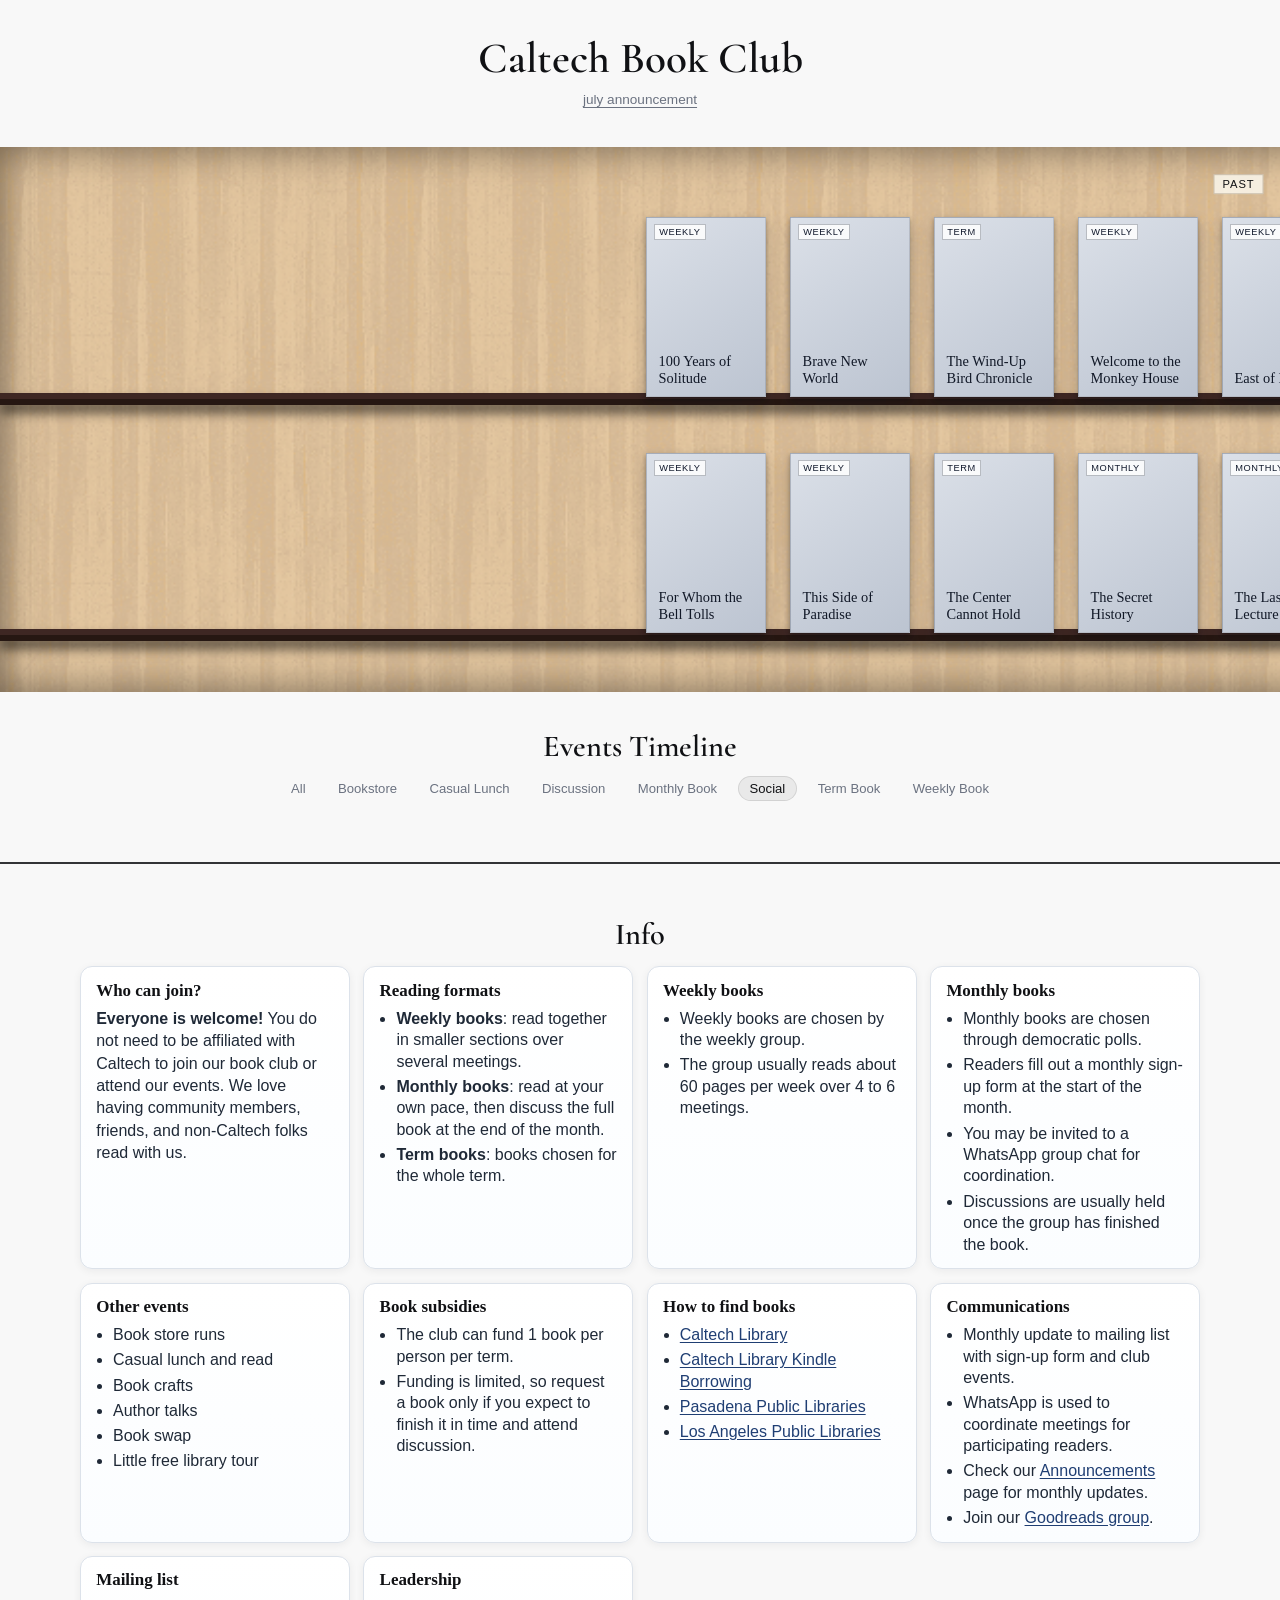
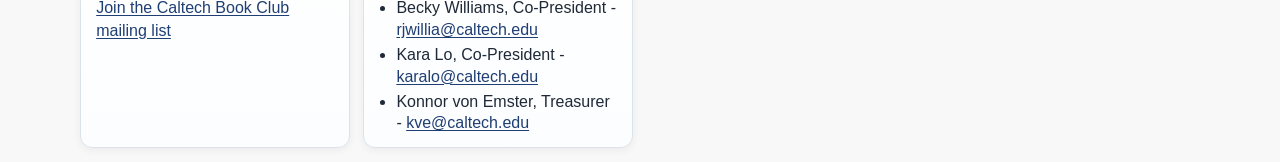
==== commit e6c76c93: "Add Goodreads group link" ====
--- a/index.html
+++ b/index.html
@@ -34,7 +34,8 @@
       "url": "https://www.caltech.edu/"
     },
     "sameAs": [
-      "https://lists.caltech.edu/postorius/lists/book-club.caltech.edu/"
+      "https://lists.caltech.edu/postorius/lists/book-club.caltech.edu/",
+      "https://www.goodreads.com/group/show/7262568-caltech-book-club"
     ]
   }
   </script>
@@ -56,6 +57,9 @@
       <h2 id="books-title" class="sr-only">Books</h2>
       <div class="bookshelf-shell">
         <div class="bookshelf-viewport" id="bookshelf-viewport" tabindex="0" aria-label="Scrollable two-row bookshelf">
+          <div class="bookshelf-backdrop" aria-hidden="true"></div>
+          <div class="bookshelf-plane" aria-hidden="true"></div>
+          <div class="bookshelf-lip" aria-hidden="true"></div>
           <div class="shelf-track" id="bookshelf-track"></div>
         </div>
       </div>
@@ -138,6 +142,7 @@
               <li>Monthly update to mailing list with sign-up form and club events.</li>
               <li>WhatsApp is used to coordinate meetings for participating readers.</li>
               <li>Check our <a href="announcements.html">Announcements</a> page for monthly updates.</li>
+              <li>Join our <a href="https://www.goodreads.com/group/show/7262568-caltech-book-club" target="_blank" rel="noopener">Goodreads group</a>.</li>
             </ul>
           </article>
           <article class="info-card">
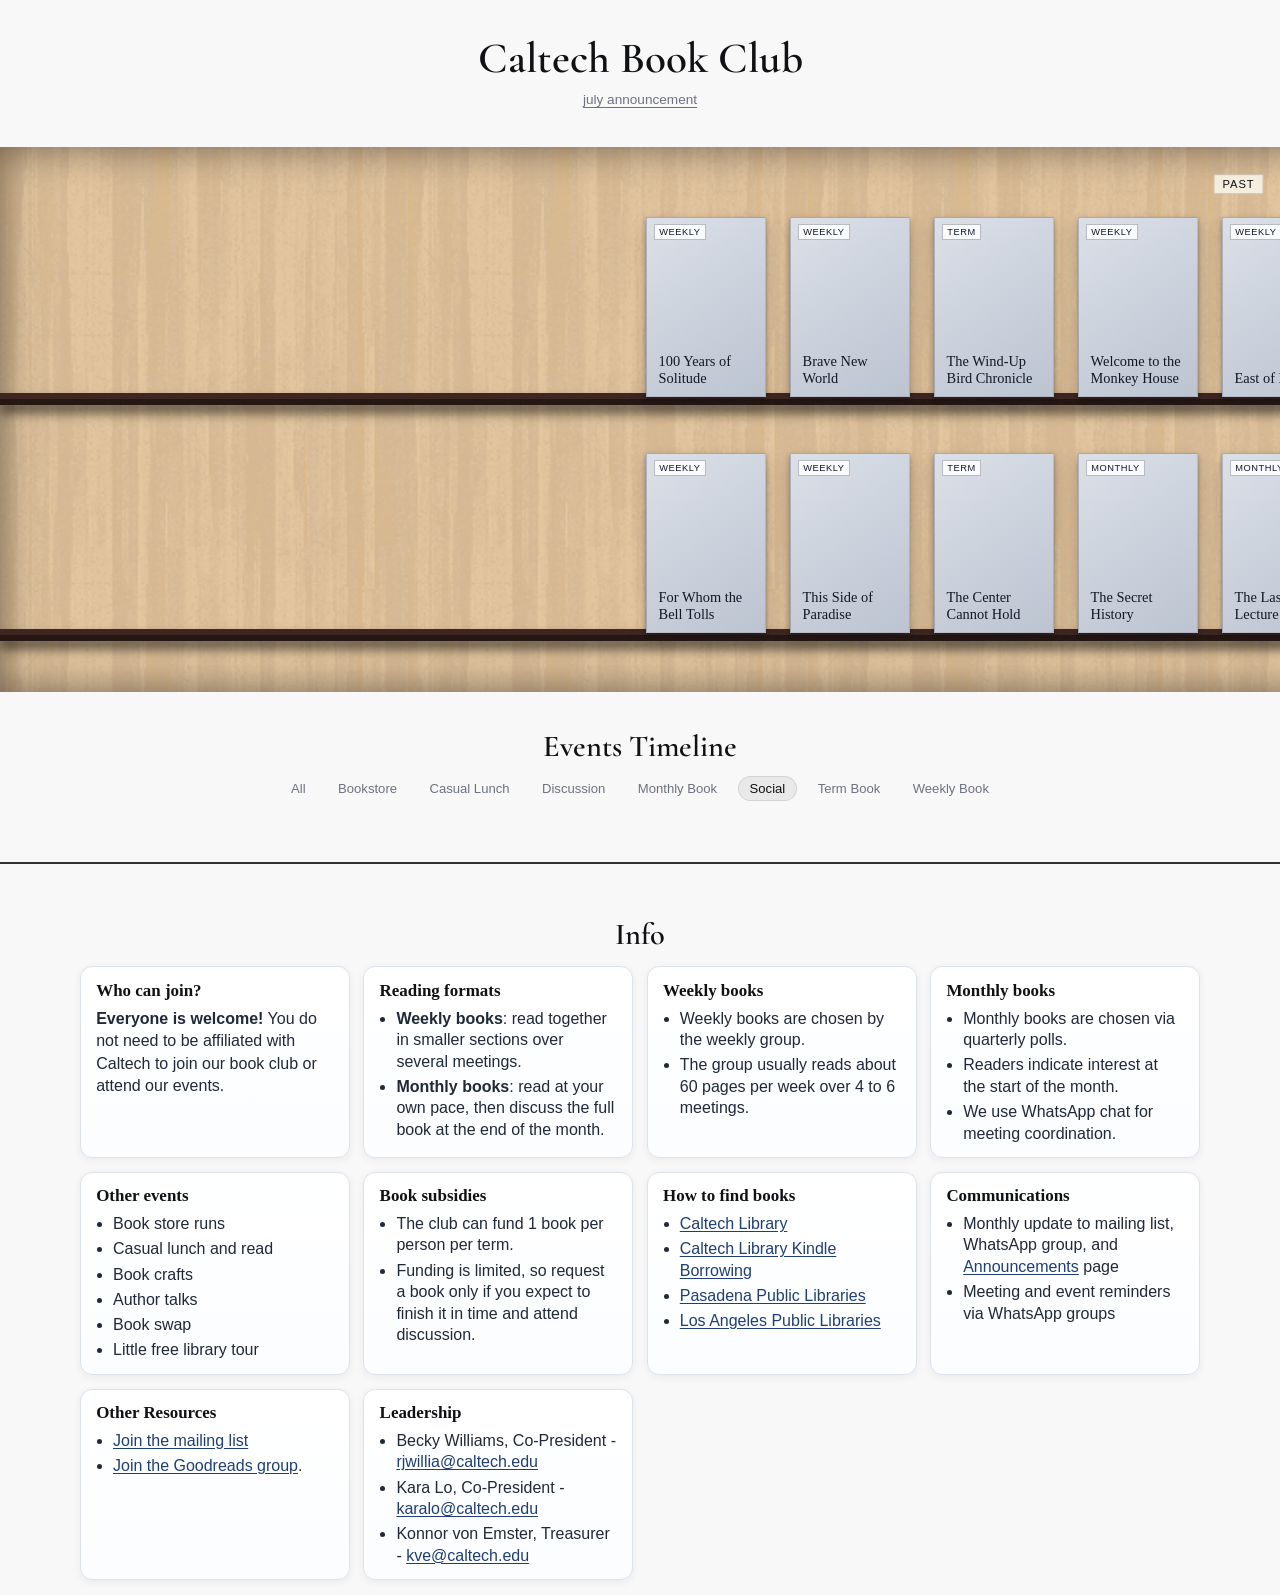
==== commit 6ee894dc: "Revise info section and add resources Updated text for clarity and added new resources section." ====
--- a/index.html
+++ b/index.html
@@ -83,14 +83,13 @@
         <div class="info-grid">
           <article class="info-card">
             <h3>Who can join?</h3>
-            <p><strong>Everyone is welcome!</strong> You do not need to be affiliated with Caltech to join our book club or attend our events. We love having community members, friends, and non-Caltech folks read with us.</p>
+            <p><strong>Everyone is welcome!</strong> You do not need to be affiliated with Caltech to join our book club or attend our events.</p>
           </article>
           <article class="info-card">
             <h3>Reading formats</h3>
             <ul class="info-list">
               <li><strong>Weekly books</strong>: read together in smaller sections over several meetings.</li>
               <li><strong>Monthly books</strong>: read at your own pace, then discuss the full book at the end of the month.</li>
-              <li><strong>Term books</strong>: books chosen for the whole term.</li>
             </ul>
           </article>
 		  <article class="info-card">
@@ -103,10 +102,9 @@
           <article class="info-card">
             <h3>Monthly books</h3>
             <ul class="info-list">
-              <li>Monthly books are chosen through democratic polls.</li>
-              <li>Readers fill out a monthly sign-up form at the start of the month.</li>
-              <li>You may be invited to a WhatsApp group chat for coordination.</li>
-              <li>Discussions are usually held once the group has finished the book.</li>
+              <li>Monthly books are chosen via quarterly polls.</li>
+              <li>Readers indicate interest at the start of the month.</li>
+              <li>We use WhatsApp chat for meeting coordination.</li>
             </ul>
           </article>
           <article class="info-card">
@@ -139,15 +137,16 @@
           <article class="info-card">
             <h3>Communications</h3>
             <ul class="info-list">
-              <li>Monthly update to mailing list with sign-up form and club events.</li>
-              <li>WhatsApp is used to coordinate meetings for participating readers.</li>
-              <li>Check our <a href="announcements.html">Announcements</a> page for monthly updates.</li>
-              <li>Join our <a href="https://www.goodreads.com/group/show/7262568-caltech-book-club" target="_blank" rel="noopener">Goodreads group</a>.</li>
+              <li>Monthly update to mailing list, WhatsApp group, and <a href="announcements.html">Announcements</a> page</li>
+			  <li>Meeting and event reminders via WhatsApp groups</li>
             </ul>
           </article>
           <article class="info-card">
-            <h3>Mailing list</h3>
-            <p><a href="https://lists.caltech.edu/postorius/lists/book-club.caltech.edu/">Join the Caltech Book Club mailing list</a></p>
+            <h3>Other Resources</h3>
+			  <ul class="info-list">
+              	<li><a href="https://lists.caltech.edu/postorius/lists/book-club.caltech.edu/">Join the mailing list</a></li>
+			  	<li><a href="https://www.goodreads.com/group/show/7262568-caltech-book-club" target="_blank" rel="noopener">Join the Goodreads group</a>.</li>
+			  </ul>
           </article>
           <article class="info-card">
             <h3>Leadership</h3>
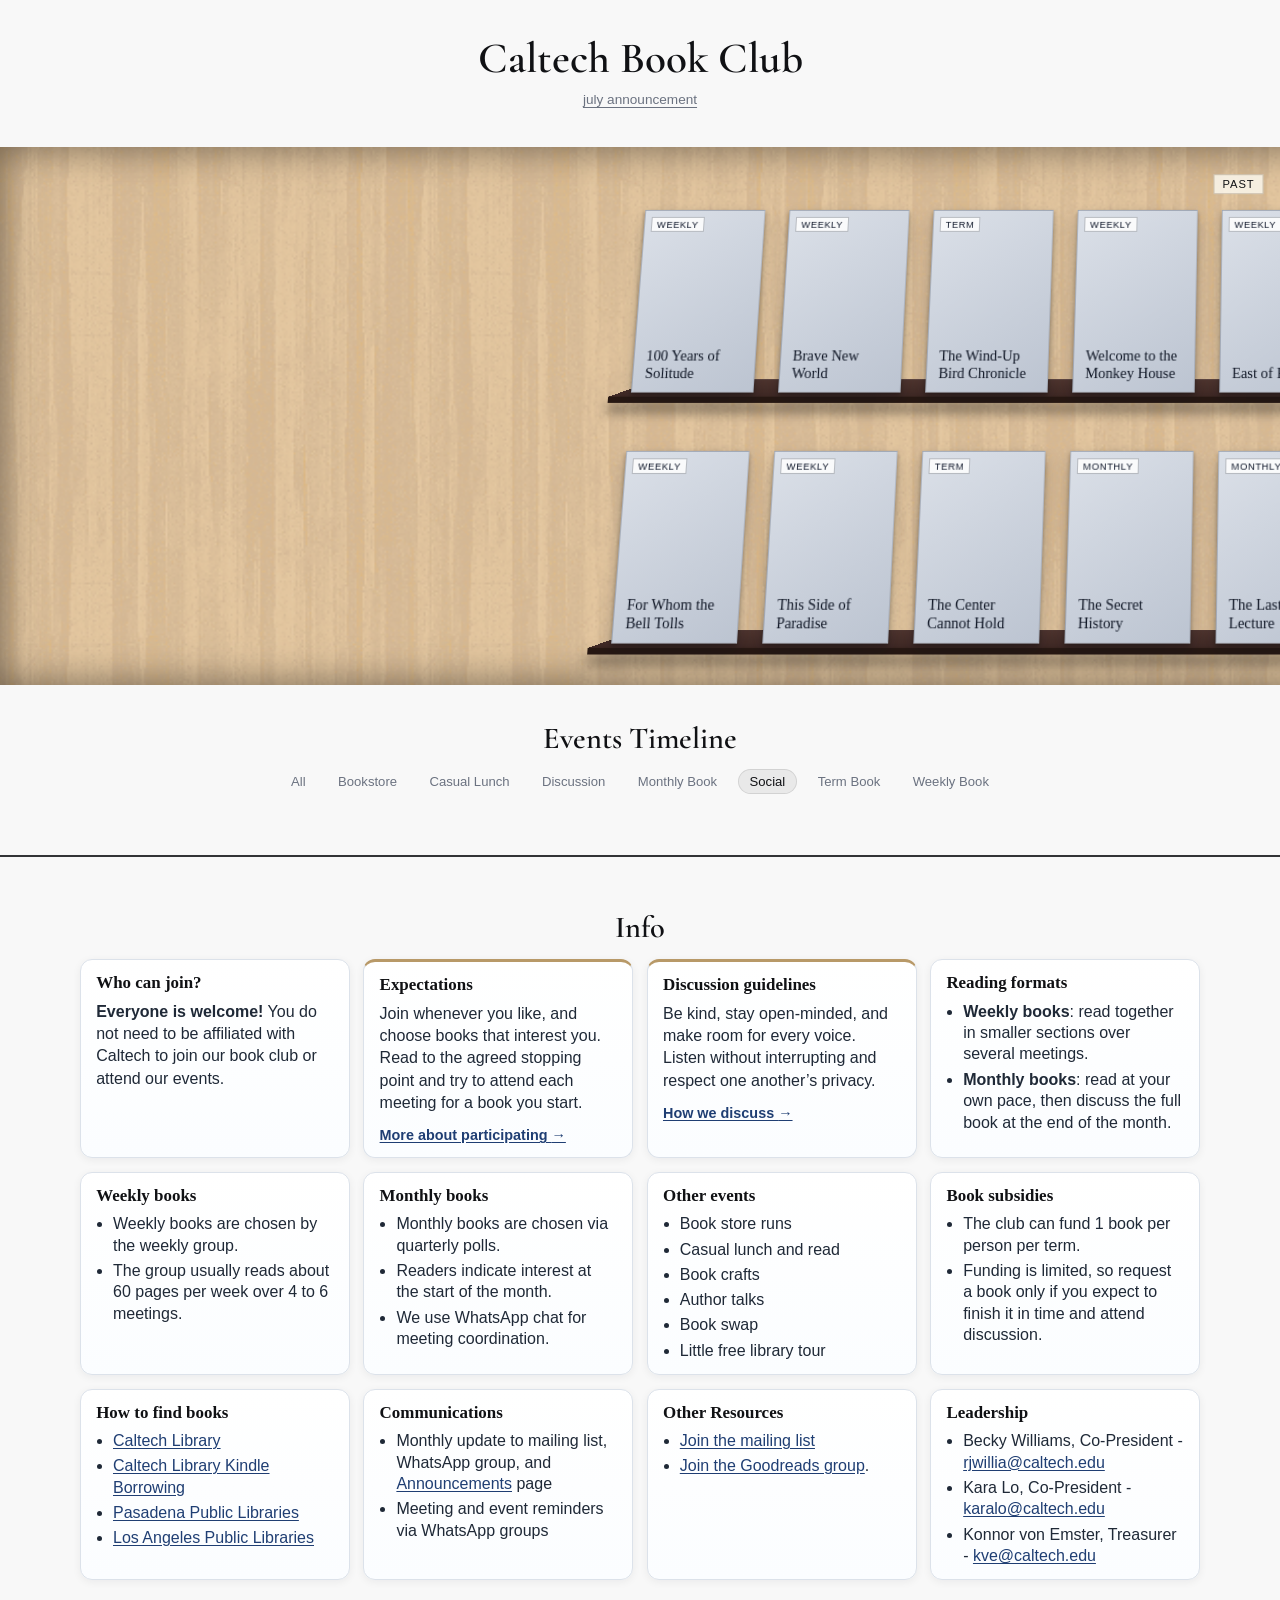
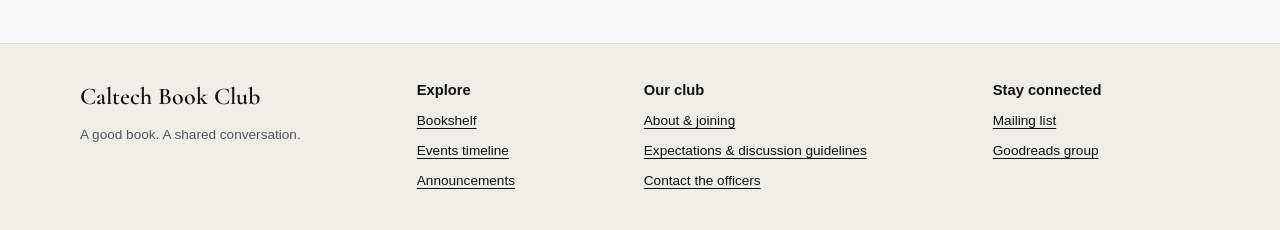
==== commit 1f8b1212: "Add member guidelines, shared footer, and repository-only constitution" ====
--- a/index.html
+++ b/index.html
@@ -15,7 +15,7 @@
   <meta name="twitter:card" content="summary">
   <meta name="twitter:title" content="Caltech Book Club">
   <meta name="twitter:description" content="A Caltech community reading group in Pasadena with book discussions, lunches, outings, and events.">
-  <link rel="stylesheet" href="styles.css?v=4">
+  <link rel="stylesheet" href="styles.css?v=5">
   <script type="application/ld+json">
   {
     "@context": "https://schema.org",
@@ -65,7 +65,7 @@
       </div>
     </section>
 
-    <section class="timeline-section" aria-labelledby="timeline-title">
+    <section id="events" class="timeline-section" aria-labelledby="timeline-title">
       <div class="container">
         <h2 id="timeline-title" class="timeline-title">Events Timeline</h2>
         <div id="timeline-filters" class="timeline-filters"></div>
@@ -84,6 +84,16 @@
           <article class="info-card">
             <h3>Who can join?</h3>
             <p><strong>Everyone is welcome!</strong> You do not need to be affiliated with Caltech to join our book club or attend our events.</p>
+          </article>
+          <article class="info-card community-card">
+            <h3>Expectations</h3>
+            <p>Join whenever you like, and choose books that interest you. Read to the agreed stopping point and try to attend each meeting for a book you start.</p>
+            <a class="card-link" href="guidelines.html#expectations">More about participating <span aria-hidden="true">→</span></a>
+          </article>
+          <article class="info-card community-card">
+            <h3>Discussion guidelines</h3>
+            <p>Be kind, stay open-minded, and make room for every voice. Listen without interrupting and respect one another’s privacy.</p>
+            <a class="card-link" href="guidelines.html#discussion">How we discuss <span aria-hidden="true">→</span></a>
           </article>
           <article class="info-card">
             <h3>Reading formats</h3>
@@ -148,7 +158,7 @@
 			  	<li><a href="https://www.goodreads.com/group/show/7262568-caltech-book-club" target="_blank" rel="noopener">Join the Goodreads group</a>.</li>
 			  </ul>
           </article>
-          <article class="info-card">
+          <article id="leadership" class="info-card">
             <h3>Leadership</h3>
             <ul class="info-list">
               <li>Becky Williams, Co-President - <a href="mailto:rjwillia@caltech.edu">rjwillia@caltech.edu</a></li>
@@ -161,6 +171,26 @@
     </section>
   </main>
 
+  <footer class="site-footer">
+    <div class="container footer-grid">
+      <div><a class="footer-brand" href="index.html">Caltech Book Club</a><p>A good book. A shared conversation.</p></div>
+      <nav aria-label="Site map"><h2>Explore</h2><ul>
+        <li><a href="index.html#books">Bookshelf</a></li>
+        <li><a href="index.html#events">Events timeline</a></li>
+        <li><a href="announcements.html">Announcements</a></li>
+      </ul></nav>
+      <nav aria-label="Club information"><h2>Our club</h2><ul>
+        <li><a href="index.html#info">About &amp; joining</a></li>
+        <li><a href="guidelines.html">Expectations &amp; discussion guidelines</a></li>
+        <li><a href="index.html#leadership">Contact the officers</a></li>
+      </ul></nav>
+      <nav aria-label="Community links"><h2>Stay connected</h2><ul>
+        <li><a href="https://lists.caltech.edu/postorius/lists/book-club.caltech.edu/">Mailing list</a></li>
+        <li><a href="https://www.goodreads.com/group/show/7262568-caltech-book-club">Goodreads group</a></li>
+      </ul></nav>
+    </div>
+  </footer>
+
   <script src="books-data.js" defer></script>
   <script src="bookshelf.js" defer></script>
 </body>
--- a/styles.css
+++ b/styles.css
@@ -306,17 +306,42 @@
   box-shadow: var(--ring);
 }
 
+.bookshelf-backdrop,
+.bookshelf-plane,
+.bookshelf-lip {
+  display: none;
+  pointer-events: none;
+}
+
+.bookshelf-backdrop {
+  position: absolute;
+  inset: 0;
+  background: linear-gradient(180deg, rgba(255, 255, 255, 0.08), rgba(255, 255, 255, 0));
+}
+
+.bookshelf-plane {
+  position: absolute;
+  left: 0;
+  right: 0;
+  bottom: 0.65rem;
+  height: 0.58rem;
+  background: linear-gradient(180deg, rgba(150, 115, 72, 0.28), rgba(128, 96, 58, 0.34));
+}
+
+.bookshelf-lip {
+  position: absolute;
+  left: 0;
+  right: 0;
+  bottom: 0.3rem;
+  height: 0.34rem;
+  background: linear-gradient(180deg, rgba(124, 90, 51, 0.42), rgba(106, 76, 41, 0.55));
+}
+
 .shelf-track {
   --shelf-edge-padding: max(1.5rem, 50vw);
-  --shelf-row-height: 188px;
-  --shelf-label-height: 2.2rem;
-  --first-shelf-top: calc(1.7rem + var(--shelf-label-height) + var(--shelf-row-height) - 4px);
-  --second-shelf-top: calc(var(--first-shelf-top) + var(--shelf-row-height) + 3rem);
   position: relative;
   z-index: 1;
-  width: max-content;
-  min-width: 100%;
-  box-sizing: border-box;
+  min-width: max-content;
   display: flex;
   justify-content: flex-start;
   align-items: flex-start;
@@ -328,28 +353,6 @@
   background-size: 400px;
   background-repeat: repeat;
   box-shadow: inset 0 0 40px rgba(0,0,0,0.5);
-}
-
-.shelf-track::before,
-.shelf-track::after {
-  content: "";
-  position: absolute;
-  left: 0;
-  right: 0;
-  z-index: 0;
-  height: 12px;
-  background: #3e2723;
-  border-bottom: 6px solid #261712;
-  box-shadow: 0 8px 12px rgba(0,0,0,0.6);
-  pointer-events: none;
-}
-
-.shelf-track::before {
-  top: var(--first-shelf-top);
-}
-
-.shelf-track::after {
-  top: var(--second-shelf-top);
 }
 
 .shelf-track.is-centered {
@@ -398,7 +401,7 @@
 .group-label-wrap {
   position: relative;
   width: 100%;
-  height: var(--shelf-label-height);
+  min-height: 1.75rem;
   z-index: 6;
   pointer-events: none;
 }
@@ -408,11 +411,13 @@
   display: grid;
   grid-template-rows: auto auto;
   gap: 1.5rem;
+  transform: perspective(1100px) rotateX(7deg);
+  transform-origin: center top;
 }
 
 .shelf-row {
   position: relative;
-  min-height: var(--shelf-row-height);
+  min-height: 188px;
   display: flex;
   gap: 1.5rem;
   align-items: flex-end;
@@ -425,6 +430,33 @@
   text-decoration: none;
   position: relative;
   z-index: 1;
+}
+
+.shelf-row::before {
+  content: "";
+  position: absolute;
+  bottom: -4px;
+  left: -1.4rem;
+  right: -1.4rem;
+  height: 28px;
+  background: #3e2723;
+  background-image: linear-gradient(to bottom, #4e342e, #3e2723);
+  transform: perspective(300px) rotateX(50deg);
+  transform-origin: bottom;
+  z-index: 0;
+  box-shadow: inset 0 1px 1px rgba(255,255,255,0.1);
+}
+
+.shelf-row::after {
+  content: "";
+  position: absolute;
+  bottom: -10px;
+  left: -1.4rem;
+  right: -1.4rem;
+  height: 6px;
+  background: #261712;
+  z-index: 0;
+  box-shadow: 0 8px 12px rgba(0,0,0,0.6);
 }
 
 .book {
@@ -437,12 +469,13 @@
   border: 1px solid rgba(22, 30, 46, 0.18);
   box-shadow: 0 8px 16px rgba(9, 16, 27, 0.2), 0 2px 4px rgba(0,0,0,0.3);
   background: linear-gradient(145deg, #dbe0e8, #bcc4d1);
+  transform: perspective(900px) rotateY(var(--edge-lean, 0deg)) translateY(0);
   transition: transform 130ms ease, box-shadow 130ms ease;
 }
 
 .book-link:hover .book,
 .book-link:focus-visible .book {
-  transform: translateY(-4px);
+  transform: perspective(900px) rotateY(var(--edge-lean, 0deg)) translateY(-4px);
   box-shadow: 0 12px 20px rgba(9, 16, 27, 0.3), 0 4px 8px rgba(0,0,0,0.2);
 }
 
@@ -840,10 +873,6 @@
 }
 
 @media (max-width: 860px) {
-  .shelf-track {
-    --shelf-row-height: 160px;
-  }
-
   .book-group {
     min-width: max-content;
   }
@@ -866,6 +895,9 @@
     height: 152px;
   }
 
+  .shelf-row {
+    min-height: 160px;
+  }
 }
 
 @media (max-width: 700px) {
@@ -886,3 +918,43 @@
     text-align: left;
   }
 }
+
+/* Member information and shared navigation */
+.community-card { border-top: 3px solid #b89968; }
+.info-card .card-link { display: inline-block; margin-top: .8rem; font-size: .9rem; font-weight: 600; }
+.site-footer { margin-top: 3rem; padding: 2.4rem 0; border-top: 1px solid var(--line); background: #efede8; }
+.footer-grid { display: grid; grid-template-columns: 1.25fr .8fr 1.3fr .85fr; gap: 2rem; }
+.footer-brand { font: 600 1.5rem var(--section-header-font); text-decoration: none; }
+.footer-grid p { color: #505760; font-size: .85rem; line-height: 1.5; }
+.footer-grid h2 { font-family: inherit; font-weight: 600; font-size: .92rem; margin: 0 0 .8rem; }
+.footer-grid ul { list-style: none; padding: 0; margin: 0; display: grid; gap: .6rem; }
+.footer-grid li { font-size: .85rem; line-height: 1.5; }
+.footer-grid a { text-underline-offset: .2em; }
+.guidelines-main { max-width: 980px; }
+.guidelines-intro { max-width: 700px; padding: 3.3rem 0 2.6rem; }
+.eyebrow { color: #75603f; font-size: .72rem; font-weight: 700; text-transform: uppercase; letter-spacing: .13em; }
+.guidelines-intro h1 { font: 600 clamp(2.3rem, 5vw, 3.7rem)/1.05 var(--section-header-font); margin: .8rem 0 1.1rem; }
+.guidelines-intro > p:last-of-type { max-width: 570px; color: #505760; font-size: 1.05rem; line-height: 1.65; }
+.guidelines-jumps { display: flex; flex-wrap: wrap; gap: .7rem 1.4rem; margin-top: 1.5rem; font-size: .86rem; color: #1f3e73; text-underline-offset: .2em; }
+.guideline-section { display: grid; grid-template-columns: 1fr 2fr; gap: 3rem; border-top: 1px solid var(--line); padding: 2rem 0; scroll-margin-top: 1.5rem; }
+.guideline-heading h2, .support-note h2 { font: 600 1.9rem/1.15 var(--section-header-font); margin: .65rem 0; }
+.guideline-heading > p:last-child { color: #606873; font-size: .94rem; line-height: 1.5; }
+.guideline-copy h3 { font: 600 1.1rem Georgia, serif; margin: 0 0 .55rem; }
+.guideline-copy p { margin: 0 0 1.4rem; line-height: 1.65; color: #374151; }
+.guideline-copy p:last-child { margin-bottom: 0; }
+.reading-tip { padding: 1rem 1.15rem; background: #f0eae0; border-left: 3px solid #b89968; line-height: 1.6; font-size: .94rem; }
+.reading-tip strong { display: block; }
+.further-reading { font-size: .9rem; }
+.further-reading a { color: #1f3e73; }
+.support-note { display: flex; align-items: center; gap: 2rem; padding: 1.8rem 2rem; background: #eeeae3; border-radius: 12px; margin: .5rem 0 3rem; scroll-margin-top: 1rem; }
+.support-note > div { flex: 1; }
+.support-note p:last-child { color: #374151; line-height: 1.6; margin-bottom: 0; }
+.officer-link { white-space: nowrap; color: #1f3e73; font-size: .9rem; text-underline-offset: .2em; }
+@media (max-width: 700px) {
+  .footer-grid { grid-template-columns: 1fr 1fr; gap: 1.5rem; }
+  .guidelines-intro { padding-top: 2rem; }
+  .guideline-section { grid-template-columns: 1fr; gap: 1rem; }
+  .guideline-heading > p:last-child { display: none; }
+  .support-note { flex-direction: column; align-items: flex-start; padding: 1.4rem; gap: 1rem; }
+}
+@media (max-width: 380px) { .footer-grid { grid-template-columns: 1fr; } }
